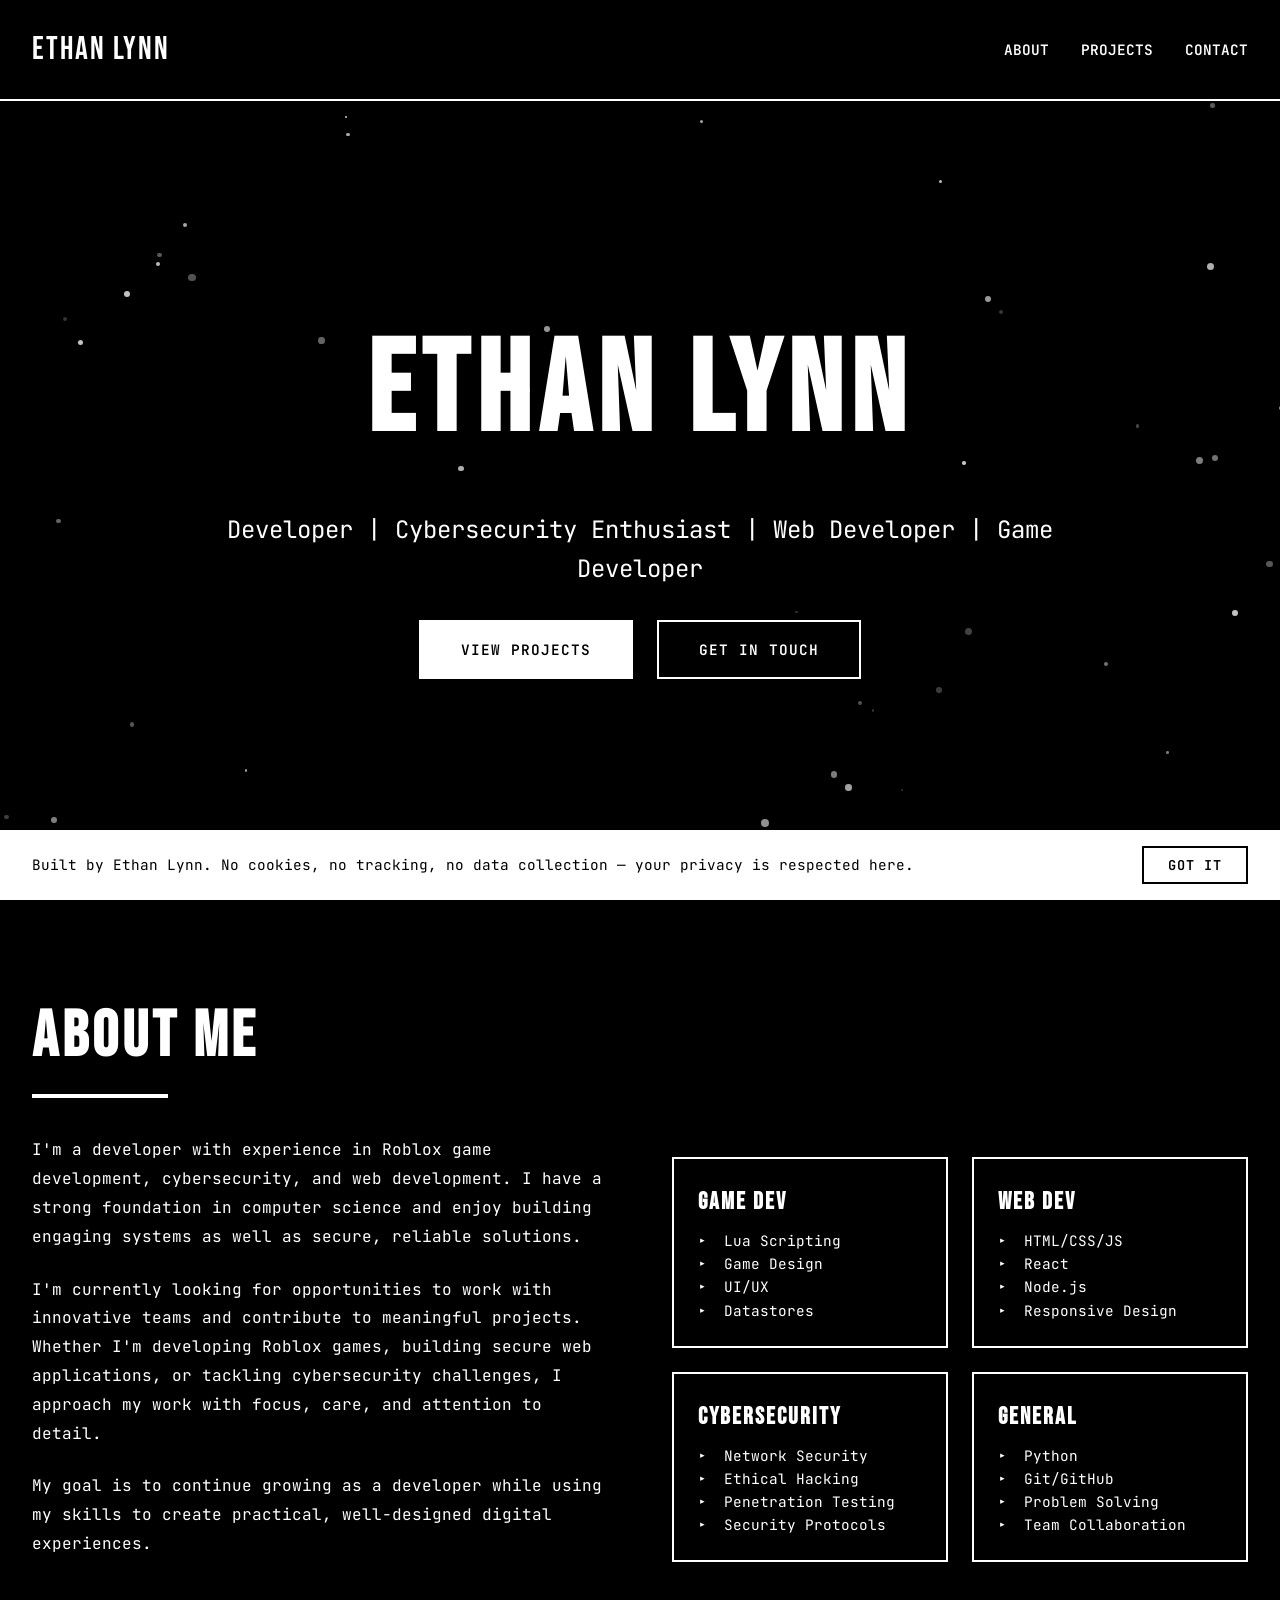
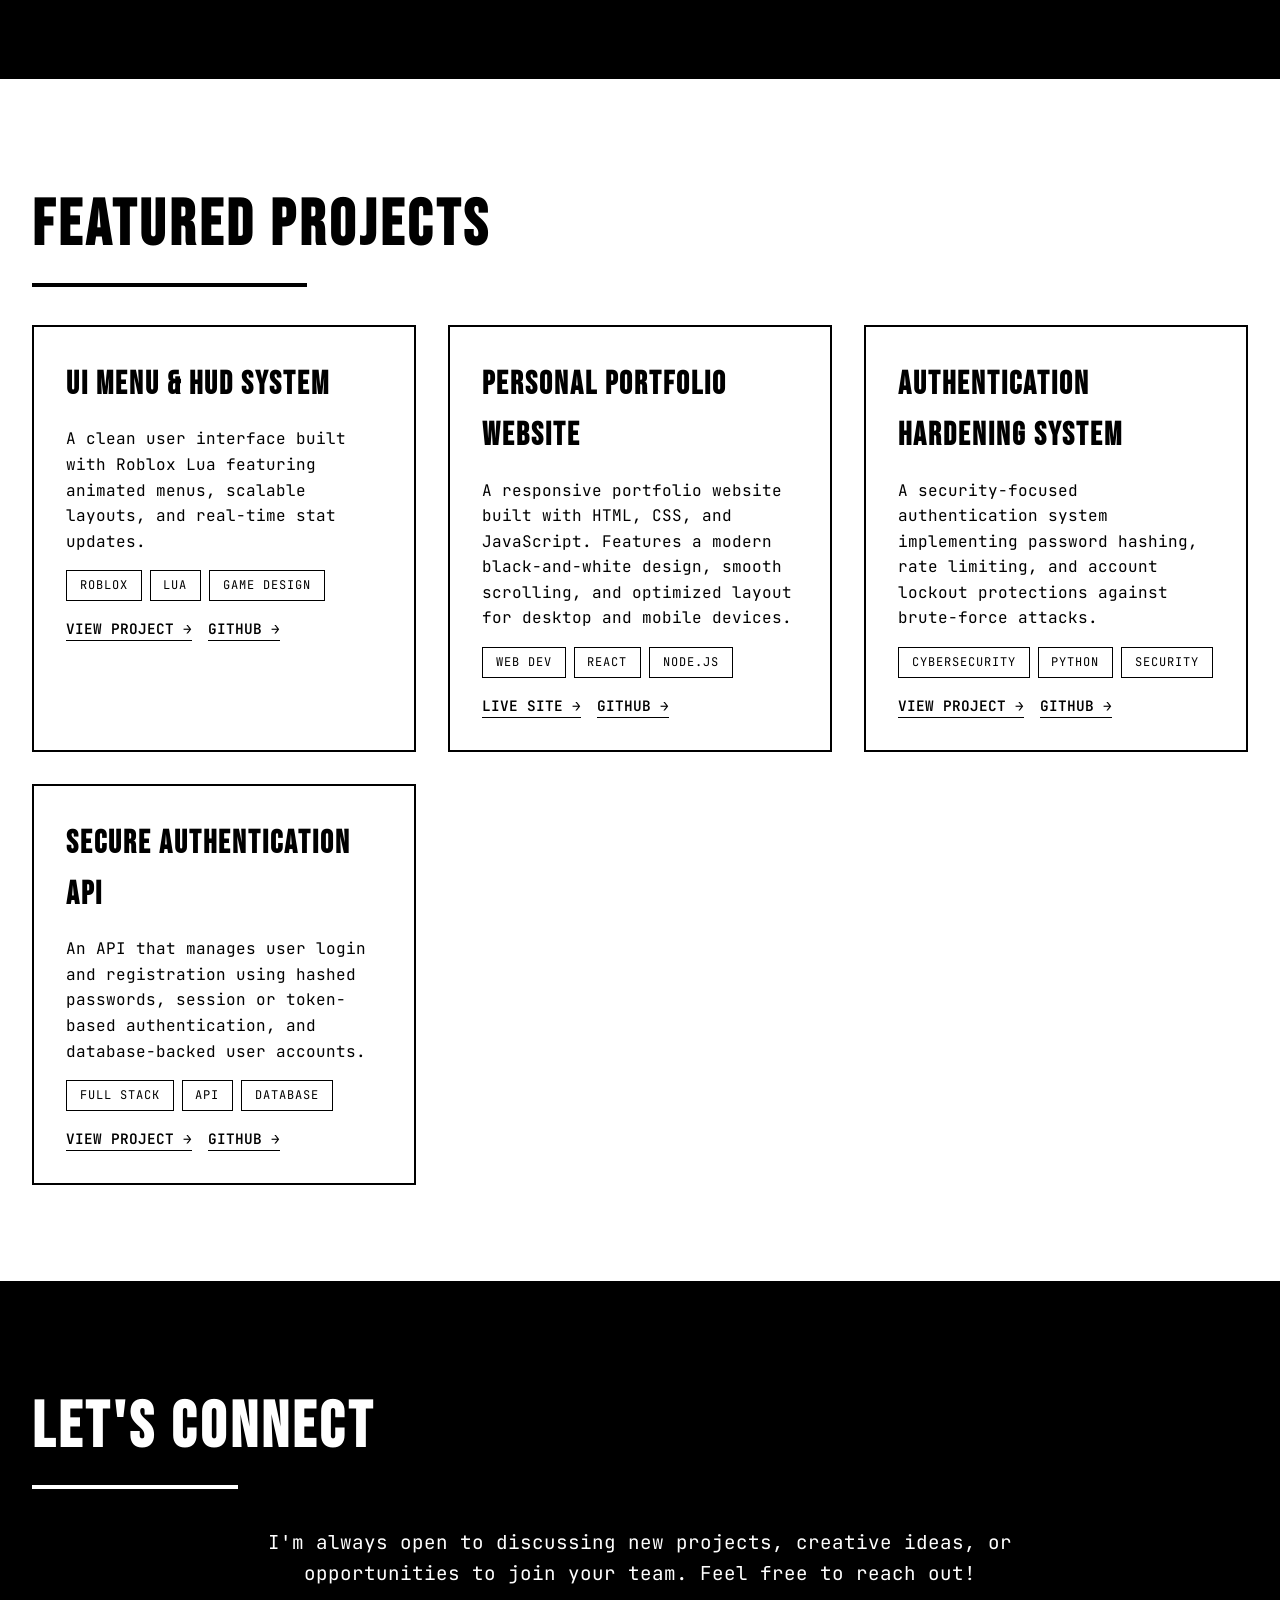
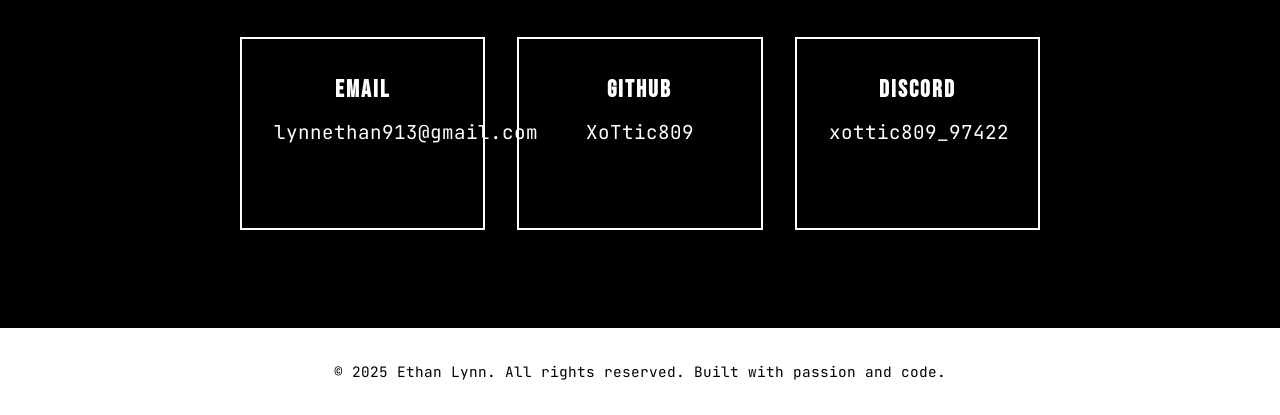
==== index.html @ 74543aa8 "Update index.html" ====
<!DOCTYPE html>
<html lang="en">
<head>
    <meta charset="UTF-8">
    <meta name="viewport" content="width=device-width, initial-scale=1.0">
    <title>Ethan Lynn - Developer Portfolio</title>
    <link rel="preconnect" href="https://fonts.googleapis.com">
    <link rel="preconnect" href="https://fonts.gstatic.com" crossorigin>
    <link href="https://fonts.googleapis.com/css2?family=Bebas+Neue&family=JetBrains+Mono:wght@400;600&display=swap" rel="stylesheet">
    <style>
        :root {
            --black: #000000;
            --white: #ffffff;
        }

        * {
            margin: 0;
            padding: 0;
            box-sizing: border-box;
        }

        body {
            font-family: 'JetBrains Mono', monospace;
            background: var(--black);
            color: var(--white);
            overflow-x: hidden;
            line-height: 1.6;
        }

        /* Header */
        header {
            position: fixed;
            top: 0;
            width: 100%;
            background: var(--black);
            border-bottom: 2px solid var(--white);
            z-index: 1000;
            padding: 1.5rem 2rem;
        }

        nav {
            max-width: 1400px;
            margin: 0 auto;
            display: flex;
            justify-content: space-between;
            align-items: center;
        }

        .logo {
            font-family: 'Bebas Neue', sans-serif;
            font-size: 2rem;
            letter-spacing: 2px;
            text-decoration: none;
            color: inherit;
        }

        .nav-links {
            display: flex;
            gap: 2rem;
            list-style: none;
        }

        .nav-links a {
            color: var(--white);
            text-decoration: none;
            font-size: 0.9rem;
            font-weight: 600;
            position: relative;
            transition: all 0.3s ease;
        }

        .nav-links a::after {
            content: '';
            position: absolute;
            bottom: -5px;
            left: 0;
            width: 0;
            height: 2px;
            background: var(--white);
            transition: width 0.3s ease;
        }

        .nav-links a:hover::after {
            width: 100%;
        }

        /* Privacy Notice */
        .privacy-notice {
            position: fixed;
            bottom: 0;
            left: 0;
            right: 0;
            background: var(--white);
            color: var(--black);
            padding: 1rem 2rem;
            border-top: 2px solid var(--black);
            z-index: 2000;
            display: none;
            animation: slideUpNotice 0.5s ease-out;
        }

        .privacy-notice.show {
            display: block;
        }

        .privacy-notice-content {
            max-width: 1400px;
            margin: 0 auto;
            display: flex;
            justify-content: space-between;
            align-items: center;
            gap: 2rem;
        }

        .privacy-notice p {
            font-size: 0.9rem;
            margin: 0;
        }

        .privacy-notice-close {
            background: var(--white);
            color: var(--black);
            border: 2px solid var(--black);
            padding: 0.5rem 1.5rem;
            cursor: pointer;
            font-family: 'JetBrains Mono', monospace;
            font-weight: 600;
            font-size: 0.85rem;
            letter-spacing: 1px;
            transition: all 0.3s ease;
            white-space: nowrap;
        }

        .privacy-notice-close:hover {
            background: var(--black);
            color: var(--white);
        }

        @keyframes slideUpNotice {
            from { transform: translateY(100%); }
            to { transform: translateY(0); }
        }

        @media (max-width: 768px) {
            .privacy-notice-content {
                flex-direction: column;
                gap: 1rem;
                text-align: center;
            }
        }

        /* Hero Section */
        .hero {
            margin-top: 80px;
            min-height: 90vh;
            display: flex;
            align-items: center;
            justify-content: center;
            position: relative;
            padding: 2rem;
            background: var(--black);
            overflow: hidden;
        }

        .hero-content {
            position: relative;
            z-index: 1;
            text-align: center;
            max-width: 900px;
        }

        .hero h1 {
            font-family: 'Bebas Neue', sans-serif;
            font-size: clamp(3rem, 10vw, 8rem);
            letter-spacing: 8px;
            margin-bottom: 1rem;
            animation: slideDown 1s ease-out;
        }

        .hero .subtitle {
            font-size: clamp(1rem, 2vw, 1.5rem);
            margin-bottom: 2rem;
            animation: slideUp 1s ease-out 0.3s both;
        }

        .hero .cta-buttons {
            display: flex;
            gap: 1.5rem;
            justify-content: center;
            flex-wrap: wrap;
            animation: fadeIn 1s ease-out 0.6s both;
        }

        .btn {
            padding: 1rem 2.5rem;
            text-decoration: none;
            font-weight: 600;
            font-size: 0.9rem;
            letter-spacing: 1px;
            transition: all 0.3s ease;
            position: relative;
            overflow: hidden;
        }

        .btn-primary {
            background: var(--white);
            color: var(--black);
            border: 2px solid var(--white);
        }

        .btn-primary::before {
            content: '';
            position: absolute;
            top: 50%;
            left: 50%;
            width: 0;
            height: 0;
            background: var(--black);
            transform: translate(-50%, -50%);
            transition: all 0.5s ease;
            border-radius: 50%;
        }

        .btn-primary:hover::before {
            width: 300px;
            height: 300px;
        }

        .btn-primary:hover {
            color: var(--white);
        }

        .btn-primary span {
            position: relative;
            z-index: 1;
        }

        .btn-secondary {
            background: transparent;
            color: var(--white);
            border: 2px solid var(--white);
        }

        .btn-secondary:hover {
            background: var(--white);
            color: var(--black);
        }

        @keyframes slideDown {
            from { transform: translateY(-50px); opacity: 0; }
            to { transform: translateY(0); opacity: 1; }
        }

        @keyframes slideUp {
            from { transform: translateY(50px); opacity: 0; }
            to { transform: translateY(0); opacity: 1; }
        }

        @keyframes fadeIn {
            from { opacity: 0; }
            to { opacity: 1; }
        }

        /* Section Styles */
        section {
            padding: 6rem 2rem;
            max-width: 1400px;
            margin: 0 auto;
        }

        .section-title {
            font-family: 'Bebas Neue', sans-serif;
            font-size: clamp(2.5rem, 5vw, 4rem);
            letter-spacing: 4px;
            margin-bottom: 3rem;
            position: relative;
            display: inline-block;
        }

        .section-title::after {
            content: '';
            position: absolute;
            bottom: -10px;
            left: 0;
            width: 60%;
            height: 4px;
            background: var(--white);
        }

        /* About Section */
        .about-content {
            display: grid;
            grid-template-columns: 1fr 1fr;
            gap: 4rem;
            align-items: center;
        }

        .about-text p {
            margin-bottom: 1.5rem;
            font-size: 1rem;
            line-height: 1.8;
        }

        .skills-grid {
            display: grid;
            grid-template-columns: repeat(2, 1fr);
            gap: 1.5rem;
        }

        .skill-category {
            border: 2px solid var(--white);
            padding: 1.5rem;
            transition: all 0.3s ease;
        }

        .skill-category:hover {
            background: var(--white);
            color: var(--black);
            transform: translateX(10px);
        }

        .skill-category h3 {
            font-family: 'Bebas Neue', sans-serif;
            font-size: 1.5rem;
            letter-spacing: 2px;
            margin-bottom: 0.5rem;
        }

        .skill-category ul {
            list-style: none;
            font-size: 0.9rem;
        }

        .skill-category ul li::before {
            content: '▸ ';
            margin-right: 0.5rem;
        }

        /* Projects Section */
        #projects {
            background: var(--white);
            color: var(--black);
        }

        #projects .section-title::after {
            background: var(--black);
        }

        .projects-grid {
            display: grid;
            grid-template-columns: repeat(auto-fit, minmax(350px, 1fr));
            gap: 2rem;
        }

        .project-card {
            border: 2px solid var(--black);
            padding: 2rem;
            transition: all 0.3s ease;
            position: relative;
            overflow: hidden;
        }

        .project-card::before {
            content: '';
            position: absolute;
            top: 0;
            left: -100%;
            width: 100%;
            height: 100%;
            background: var(--black);
            transition: all 0.4s ease;
            z-index: 0;
        }

        .project-card:hover::before {
            left: 0;
        }

        .project-card:hover {
            color: var(--white);
        }

        .project-card > * {
            position: relative;
            z-index: 1;
        }

        .project-card h3 {
            font-family: 'Bebas Neue', sans-serif;
            font-size: 2rem;
            letter-spacing: 2px;
            margin-bottom: 1rem;
        }

        .project-tags {
            display: flex;
            flex-wrap: wrap;
            gap: 0.5rem;
            margin: 1rem 0;
        }

        .tag {
            padding: 0.3rem 0.8rem;
            border: 1px solid currentColor;
            font-size: 0.75rem;
            letter-spacing: 1px;
        }

        .project-links {
            display: flex;
            gap: 1rem;
            margin-top: 1rem;
        }

        .project-links a {
            color: inherit;
            text-decoration: none;
            font-size: 0.9rem;
            font-weight: 600;
            border-bottom: 1px solid currentColor;
        }

        /* Contact Section */
        .contact-content {
            text-align: center;
            max-width: 800px;
            margin: 0 auto;
        }

        .contact-content p {
            font-size: 1.2rem;
            margin-bottom: 3rem;
        }

        .contact-methods {
            display: grid;
            grid-template-columns: repeat(auto-fit, minmax(200px, 1fr));
            gap: 2rem;
            margin-top: 3rem;
        }

        .contact-method {
            padding: 2rem;
            border: 2px solid var(--white);
            transition: all 0.3s ease;
            text-decoration: none;
            color: var(--white);
            display: block;
        }

        .contact-method:hover {
            background: var(--white);
            color: var(--black);
            transform: translateY(-10px);
        }

        .contact-method h3 {
            font-family: 'Bebas Neue', sans-serif;
            font-size: 1.5rem;
            letter-spacing: 2px;
            margin-bottom: 0.5rem;
        }

        /* Footer */
        footer {
            background: var(--white);
            color: var(--black);
            text-align: center;
            padding: 2rem;
            border-top: 2px solid var(--black);
        }

        footer p {
            font-size: 0.9rem;
        }

        /* Responsive */
        @media (max-width: 768px) {
            .nav-links {
                gap: 1rem;
            }

            .nav-links a {
                font-size: 0.8rem;
            }

            .about-content {
                grid-template-columns: 1fr;
            }

            .skills-grid {
                grid-template-columns: 1fr;
            }

            .projects-grid {
                grid-template-columns: 1fr;
            }

            .hero h1 {
                letter-spacing: 4px;
            }
        }

        /* Scroll Animation */
        .fade-in {
            opacity: 0;
            transform: translateY(30px);
            transition: opacity 0.8s ease, transform 0.8s ease;
        }

        .fade-in.visible {
            opacity: 1;
            transform: translateY(0);
        }
    </style>
</head>
<body id="top">
    <!-- Privacy Notice -->
    <div class="privacy-notice" id="privacyNotice">
        <div class="privacy-notice-content">
            <p>Built by Ethan Lynn. No cookies, no tracking, no data collection — your privacy is respected here.</p>
            <button class="privacy-notice-close" id="closeNotice">GOT IT</button>
        </div>
    </div>

    <!-- Navigation -->
    <header>
        <nav>
            <a href="#top" class="logo">ETHAN LYNN</a>
            <ul class="nav-links">
                <li><a href="#about">ABOUT</a></li>
                <li><a href="#projects">PROJECTS</a></li>
                <li><a href="#contact">CONTACT</a></li>
            </ul>
        </nav>
    </header>

    <!-- Hero Section -->
    <section class="hero">
        <div class="hero-content">
            <h1>ETHAN LYNN</h1>
            <p class="subtitle">Developer | Cybersecurity Enthusiast | Web Developer | Game Developer</p>
            <div class="cta-buttons">
                <a href="#projects" class="btn btn-primary"><span>VIEW PROJECTS</span></a>
                <a href="#contact" class="btn btn-secondary">GET IN TOUCH</a>
            </div>
        </div>
    </section>

    <!-- About Section -->
    <section id="about">
        <h2 class="section-title">ABOUT ME</h2>
        <div class="about-content">
            <div class="about-text fade-in">
                <p>I'm a developer with experience in Roblox game development, cybersecurity, and web development. I have a strong foundation in computer science and enjoy building engaging systems as well as secure, reliable solutions.</p>
                <p>I'm currently looking for opportunities to work with innovative teams and contribute to meaningful projects. Whether I'm developing Roblox games, building secure web applications, or tackling cybersecurity challenges, I approach my work with focus, care, and attention to detail.</p>
                <p>My goal is to continue growing as a developer while using my skills to create practical, well-designed digital experiences.</p>
            </div>
            <div class="skills-grid fade-in">
                <div class="skill-category">
                    <h3>GAME DEV</h3>
                    <ul>
                        <li>Lua Scripting</li>
                        <li>Game Design</li>
                        <li>UI/UX</li>
                        <li>Datastores</li>
                    </ul>
                </div>
                <div class="skill-category">
                    <h3>WEB DEV</h3>
                    <ul>
                        <li>HTML/CSS/JS</li>
                        <li>React</li>
                        <li>Node.js</li>
                        <li>Responsive Design</li>
                    </ul>
                </div>
                <div class="skill-category">
                    <h3>CYBERSECURITY</h3>
                    <ul>
                        <li>Network Security</li>
                        <li>Ethical Hacking</li>
                        <li>Penetration Testing</li>
                        <li>Security Protocols</li>
                    </ul>
                </div>
                <div class="skill-category">
                    <h3>GENERAL</h3>
                    <ul>
                        <li>Python</li>
                        <li>Git/GitHub</li>
                        <li>Problem Solving</li>
                        <li>Team Collaboration</li>
                    </ul>
                </div>
            </div>
        </div>
    </section>

    <!-- Projects Section -->
    <section id="projects">
        <h2 class="section-title">FEATURED PROJECTS</h2>
        <div class="projects-grid">
            <div class="project-card fade-in">
                <h3>UI Menu & HUD System</h3>
                <p>A clean user interface built with Roblox Lua featuring animated menus, scalable layouts, and real-time stat updates.</p>
                <div class="project-tags">
                    <span class="tag">ROBLOX</span>
                    <span class="tag">LUA</span>
                    <span class="tag">GAME DESIGN</span>
                </div>
                <div class="project-links">
                    <a href="#">VIEW PROJECT →</a>
                    <a href="#">GITHUB →</a>
                </div>
            </div>

            <div class="project-card fade-in">
                <h3>Personal Portfolio Website</h3>
                <p>A responsive portfolio website built with HTML, CSS, and JavaScript. Features a modern black-and-white design, smooth scrolling, and optimized layout for desktop and mobile devices.</p>
                <div class="project-tags">
                    <span class="tag">WEB DEV</span>
                    <span class="tag">REACT</span>
                    <span class="tag">NODE.JS</span>
                </div>
                <div class="project-links">
                    <a href="#">LIVE SITE →</a>
                    <a href="#">GITHUB →</a>
                </div>
            </div>

            <div class="project-card fade-in">
                <h3>Authentication Hardening System</h3>
                <p>A security-focused authentication system implementing password hashing, rate limiting, and account lockout protections against brute-force attacks.</p>
                <div class="project-tags">
                    <span class="tag">CYBERSECURITY</span>
                    <span class="tag">PYTHON</span>
                    <span class="tag">SECURITY</span>
                </div>
                <div class="project-links">
                    <a href="#">VIEW PROJECT →</a>
                    <a href="#">GITHUB →</a>
                </div>
            </div>

            <div class="project-card fade-in">
                <h3>Secure Authentication API</h3>
                <p>An API that manages user login and registration using hashed passwords, session or token-based authentication, and database-backed user accounts.</p>
                <div class="project-tags">
                    <span class="tag">FULL STACK</span>
                    <span class="tag">API</span>
                    <span class="tag">DATABASE</span>
                </div>
                <div class="project-links">
                    <a href="#">VIEW PROJECT →</a>
                    <a href="#">GITHUB →</a>
                </div>
            </div>
        </div>
    </section>

    <!-- Contact Section -->
    <section id="contact">
        <h2 class="section-title">LET'S CONNECT</h2>
        <div class="contact-content">
            <p>I'm always open to discussing new projects, creative ideas, or opportunities to join your team. Feel free to reach out!</p>
            <div class="contact-methods">
                <a href="mailto:lynnethan913@gmail.com" class="contact-method fade-in">
                    <h3>EMAIL</h3>
                    <p>lynnethan913@gmail.com</p>
                </a>
                <a href="https://github.com/XoTtic809" target="_blank" class="contact-method fade-in">
                    <h3>GITHUB</h3>
                    <p>XoTtic809</p>
                </a>
                <a href="https://discord.com/users/1142211038666817710" target="_blank" class="contact-method fade-in">
                    <h3>DISCORD</h3>
                    <p>xottic809_97422</p>
                </a>
            </div>
        </div>
    </section>

    <!-- Footer -->
    <footer>
        <p>&copy; 2025 Ethan Lynn. All rights reserved. Built with passion and code.</p>
    </footer>

    <script>
        // Privacy Notice Logic
        const privacyNotice = document.getElementById('privacyNotice');
        const closeNotice = document.getElementById('closeNotice');

        // Check if user has already seen the notice
        if (!localStorage.getItem('privacyNoticeDismissed')) {
            setTimeout(() => {
                privacyNotice.classList.add('show');
            }, 1000); // Show after 1 second
        }

        // Close button handler
        closeNotice.addEventListener('click', () => {
            privacyNotice.classList.remove('show');
            localStorage.setItem('privacyNoticeDismissed', 'true');
        });

        // Create floating particles
        function createFloatingParticles() {
            const hero = document.querySelector('.hero');
            const numParticles = 50;

            for (let i = 0; i < numParticles; i++) {
                const particle = document.createElement('div');
                const size = 2 + Math.random() * 6;
                
                particle.className = 'particle';
                particle.style.cssText = `
                    position: absolute;
                    width: ${size}px;
                    height: ${size}px;
                    background: rgba(255, 255, 255, ${0.2 + Math.random() * 0.6});
                    border-radius: 50%;
                    top: ${Math.random() * 100}%;
                    left: ${-5 + Math.random() * 110}%;
                    pointer-events: none;
                    animation: particleFloat${i} ${10 + Math.random() * 20}s ease-in-out infinite;
                    animation-delay: ${-Math.random() * 15}s;
                `;

                // Add unique animation for each particle
                const style = document.createElement('style');
                const moveX = -150 + Math.random() * 300;
                const moveY = -150 + Math.random() * 300;
                const moveX2 = -120 + Math.random() * 240;
                const moveY2 = -120 + Math.random() * 240;
                
                style.textContent = `
                    @keyframes particleFloat${i} {
                        0%, 100% { 
                            transform: translate(0, 0);
                            opacity: ${0.2 + Math.random() * 0.4};
                        }
                        25% {
                            transform: translate(${moveX * 0.3}px, ${moveY * 0.3}px);
                            opacity: ${0.4 + Math.random() * 0.5};
                        }
                        50% {
                            transform: translate(${moveX}px, ${moveY}px);
                            opacity: ${0.3 + Math.random() * 0.4};
                        }
                        75% {
                            transform: translate(${moveX2}px, ${moveY2}px);
                            opacity: ${0.5 + Math.random() * 0.4};
                        }
                    }
                `;
                document.head.appendChild(style);
                hero.appendChild(particle);
            }
        }

        // Call on page load
        createFloatingParticles();

        // Smooth scrolling for navigation links
        document.querySelectorAll('a[href^="#"]').forEach(anchor => {
            anchor.addEventListener('click', function (e) {
                e.preventDefault();
                const target = document.querySelector(this.getAttribute('href'));
                if (target) {
                    target.scrollIntoView({
                        behavior: 'smooth',
                        block: 'start'
                    });
                }
            });
        });

        // Intersection Observer for scroll animations
        const observerOptions = {
            threshold: 0.1,
            rootMargin: '0px 0px -50px 0px'
        };

        const observer = new IntersectionObserver((entries) => {
            entries.forEach(entry => {
                if (entry.isIntersecting) {
                    entry.target.classList.add('visible');
                }
            });
        }, observerOptions);

        document.querySelectorAll('.fade-in').forEach((element) => {
            observer.observe(element);
        });
    </script>
</body>
</html>
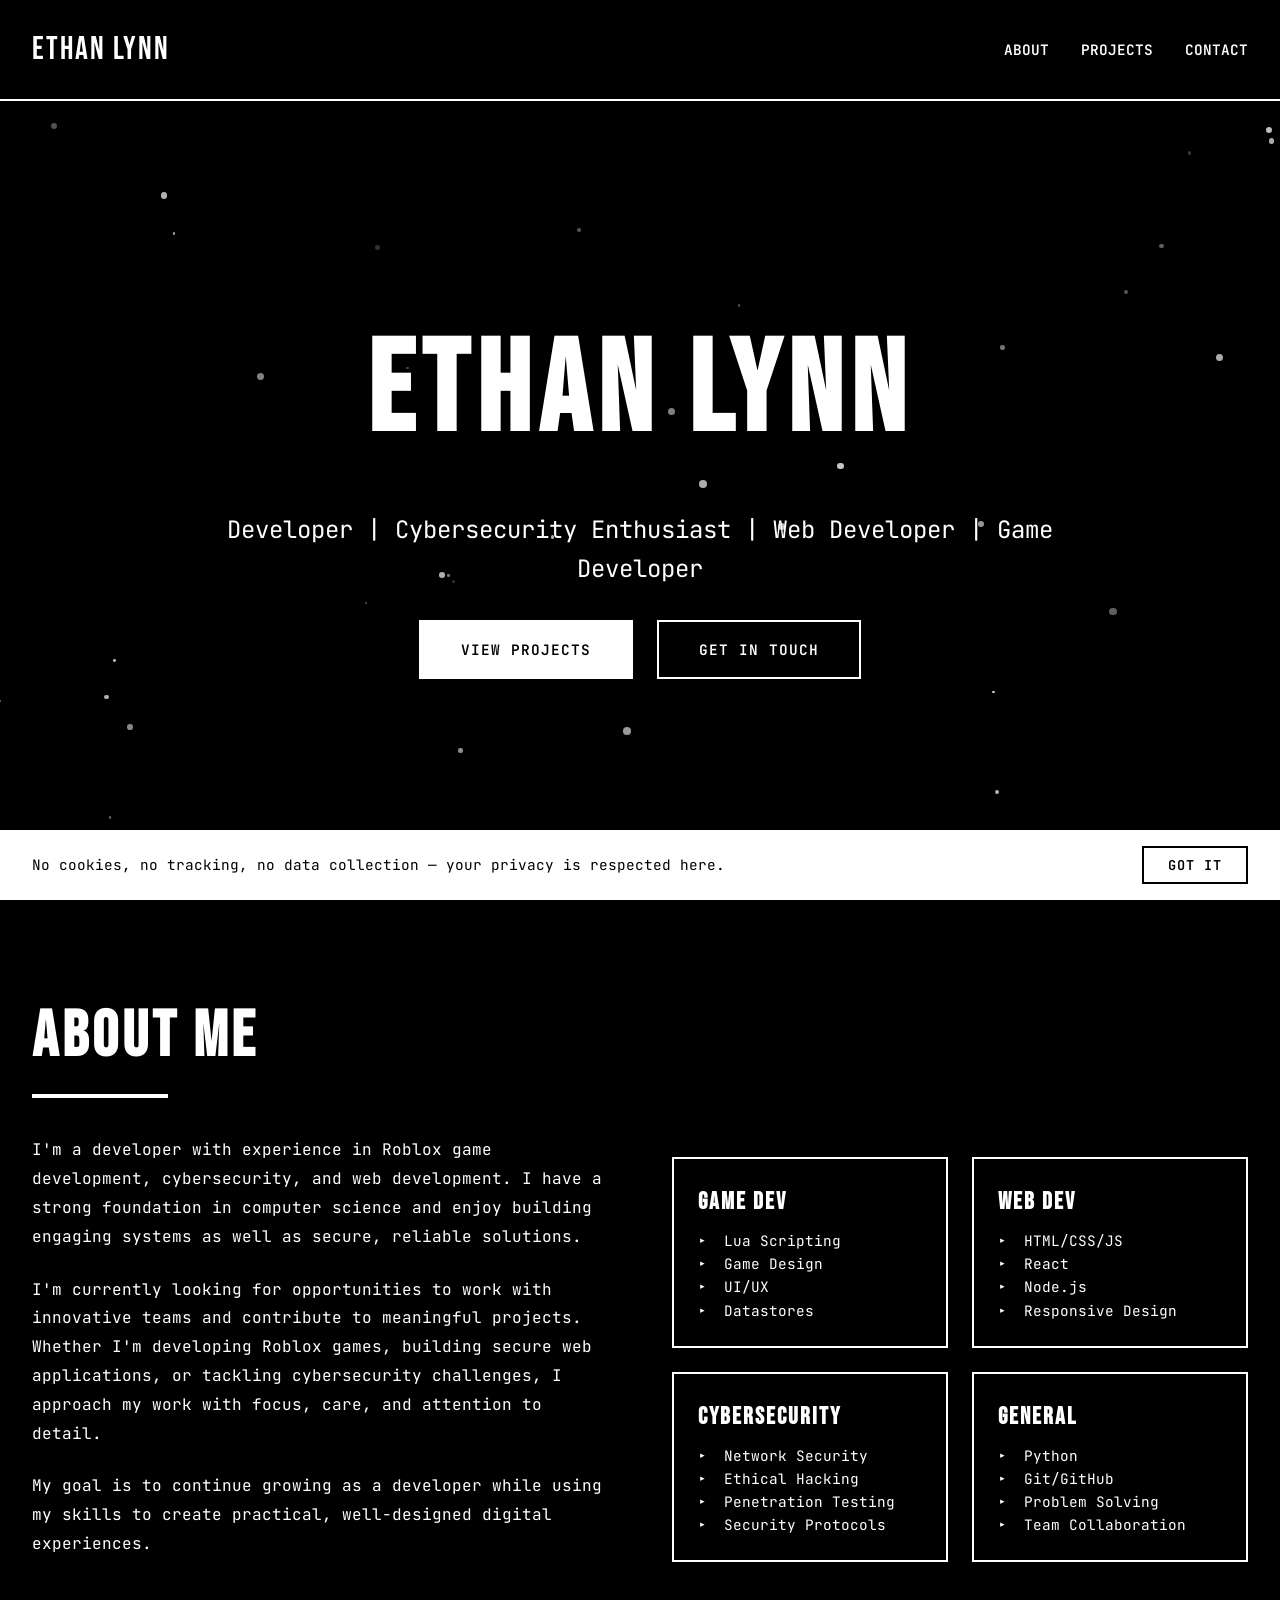
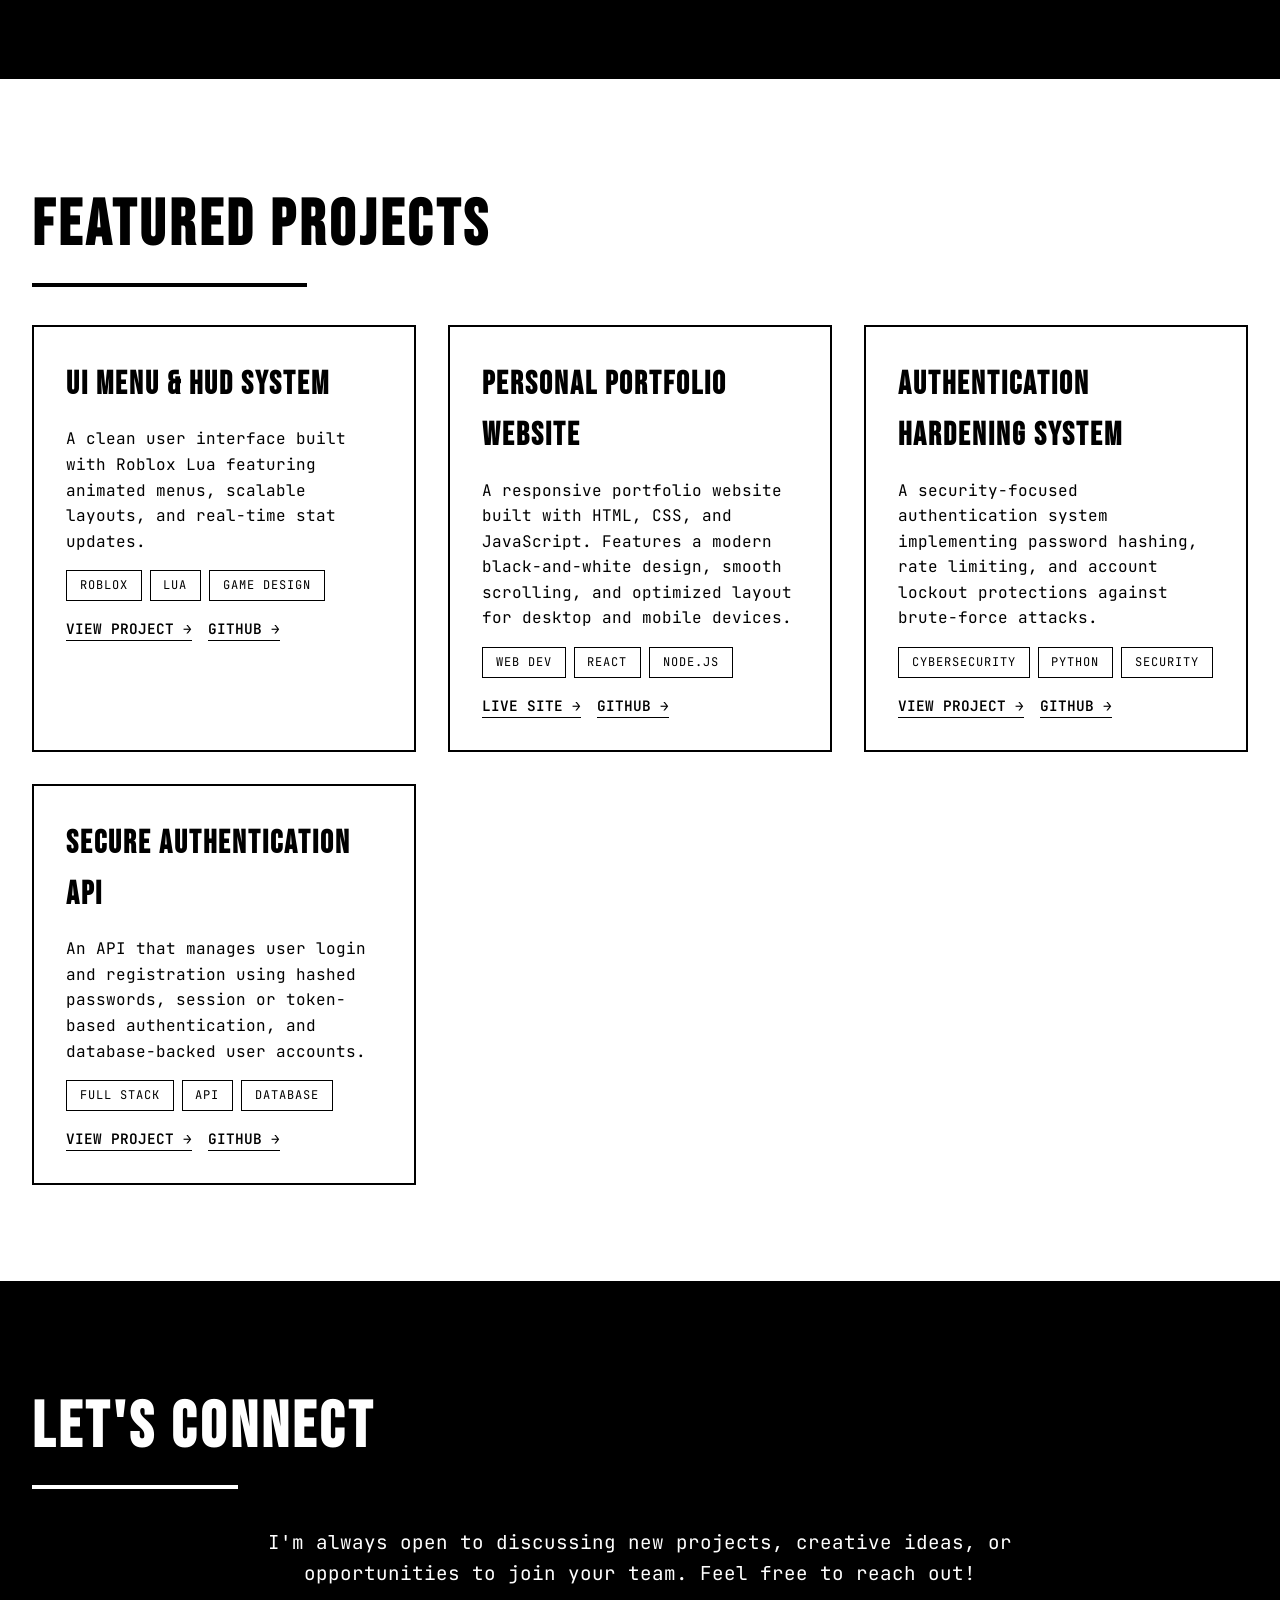
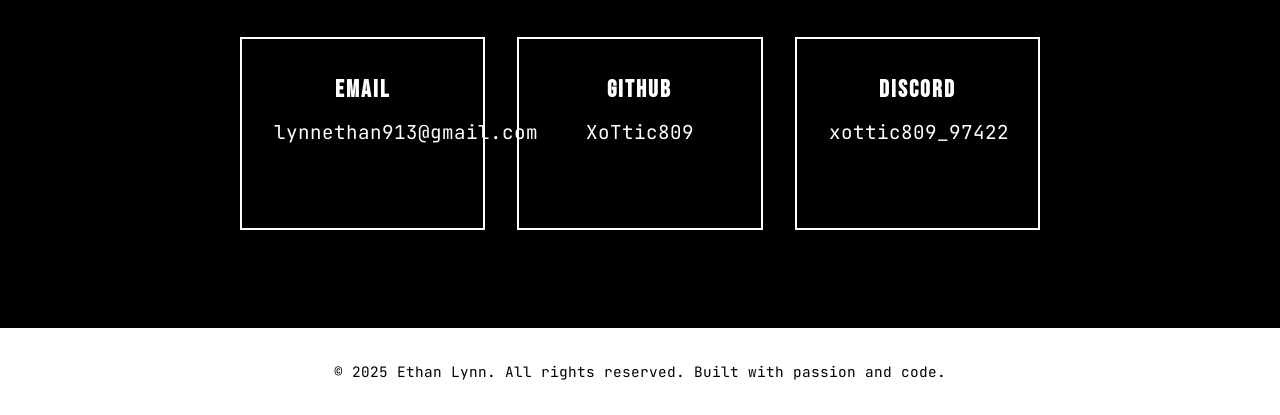
==== commit b73424ab: "Update index.html" ====
--- a/index.html
+++ b/index.html
@@ -518,7 +518,7 @@
     <!-- Privacy Notice -->
     <div class="privacy-notice" id="privacyNotice">
         <div class="privacy-notice-content">
-            <p>Built by Ethan Lynn. No cookies, no tracking, no data collection — your privacy is respected here.</p>
+            <p>No cookies, no tracking, no data collection — your privacy is respected here.</p>
             <button class="privacy-notice-close" id="closeNotice">GOT IT</button>
         </div>
     </div>
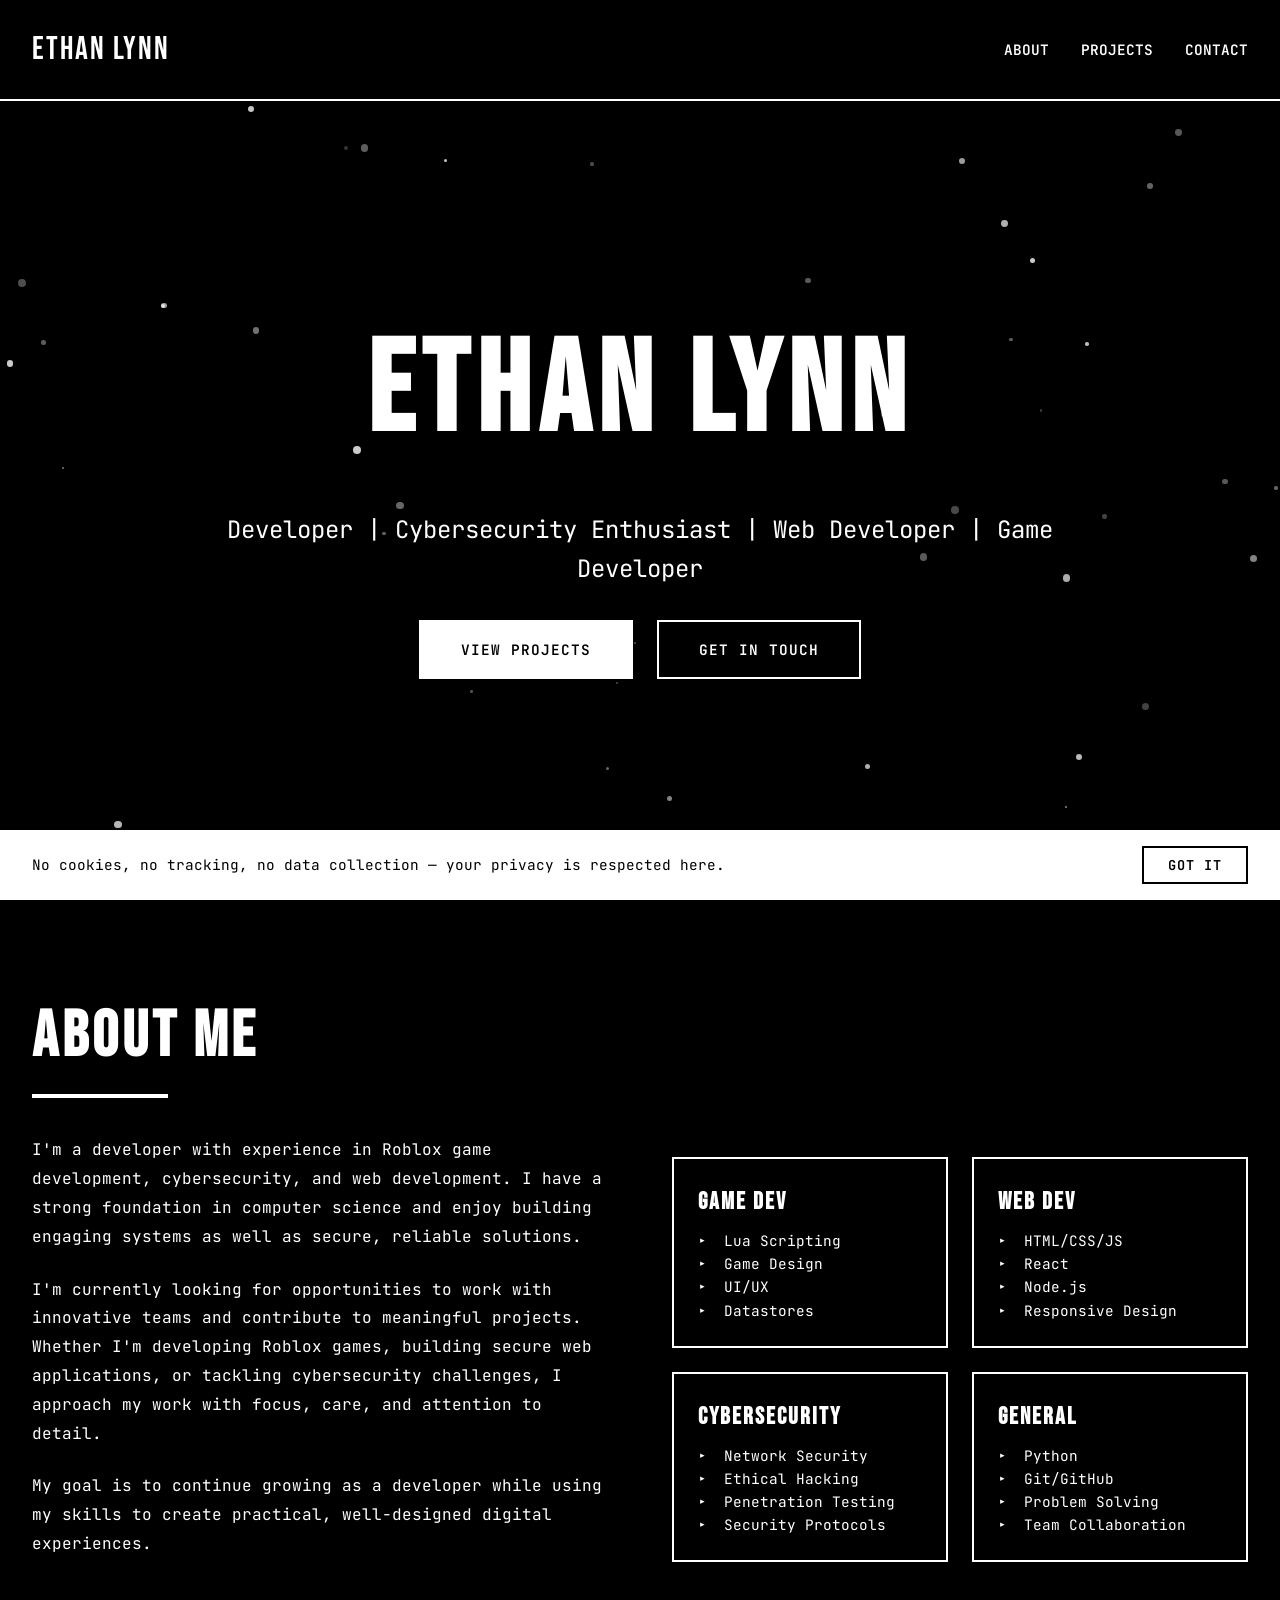
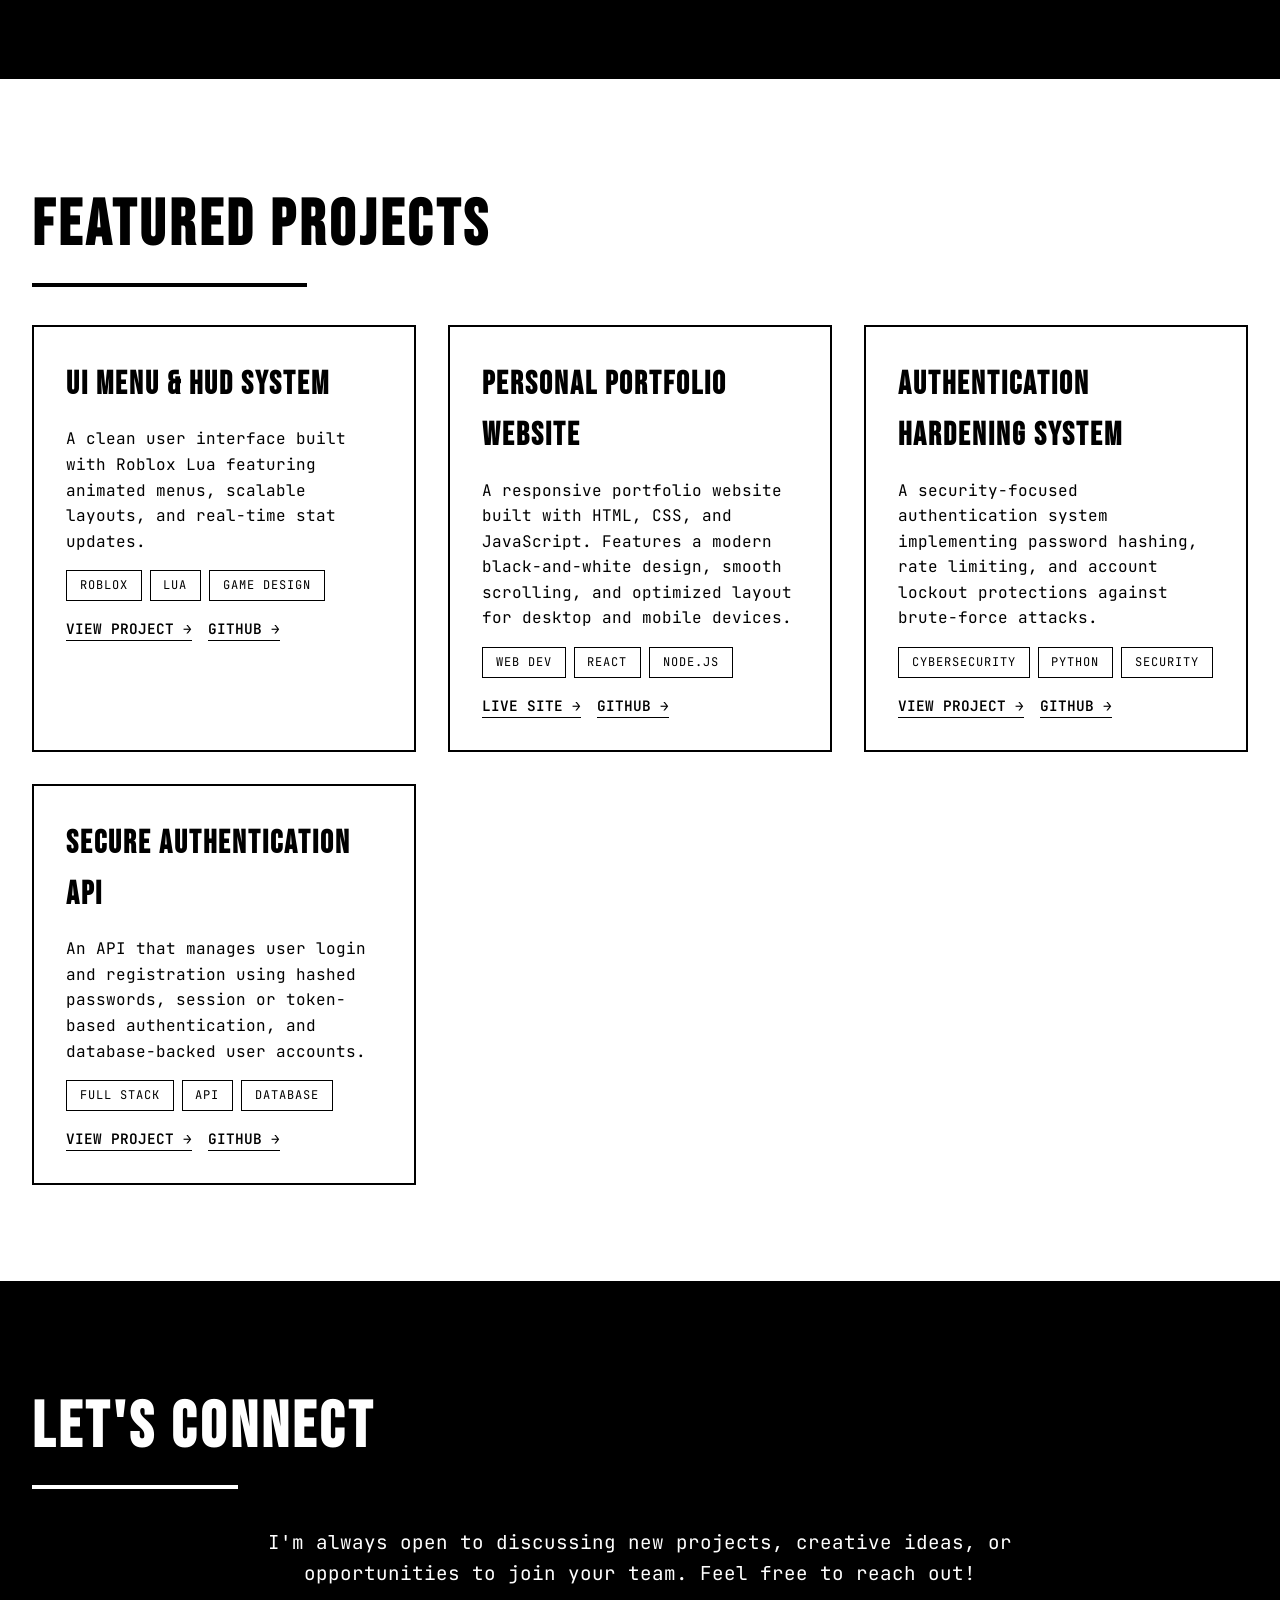
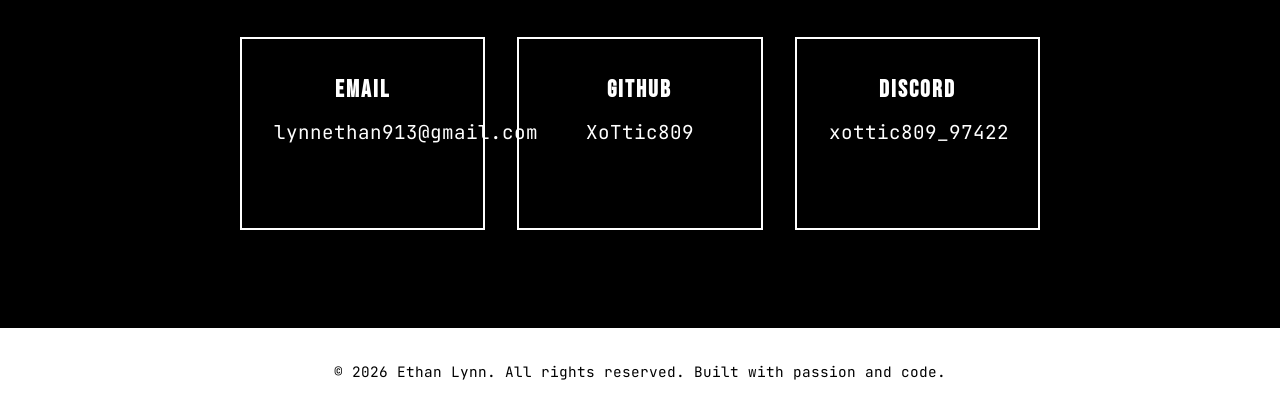
==== commit 901e963d: "Update index.html" ====
--- a/index.html
+++ b/index.html
@@ -683,7 +683,7 @@
 
     <!-- Footer -->
     <footer>
-        <p>&copy; 2025 Ethan Lynn. All rights reserved. Built with passion and code.</p>
+        <p>&copy; 2026 Ethan Lynn. All rights reserved. Built with passion and code.</p>
     </footer>
 
     <script>
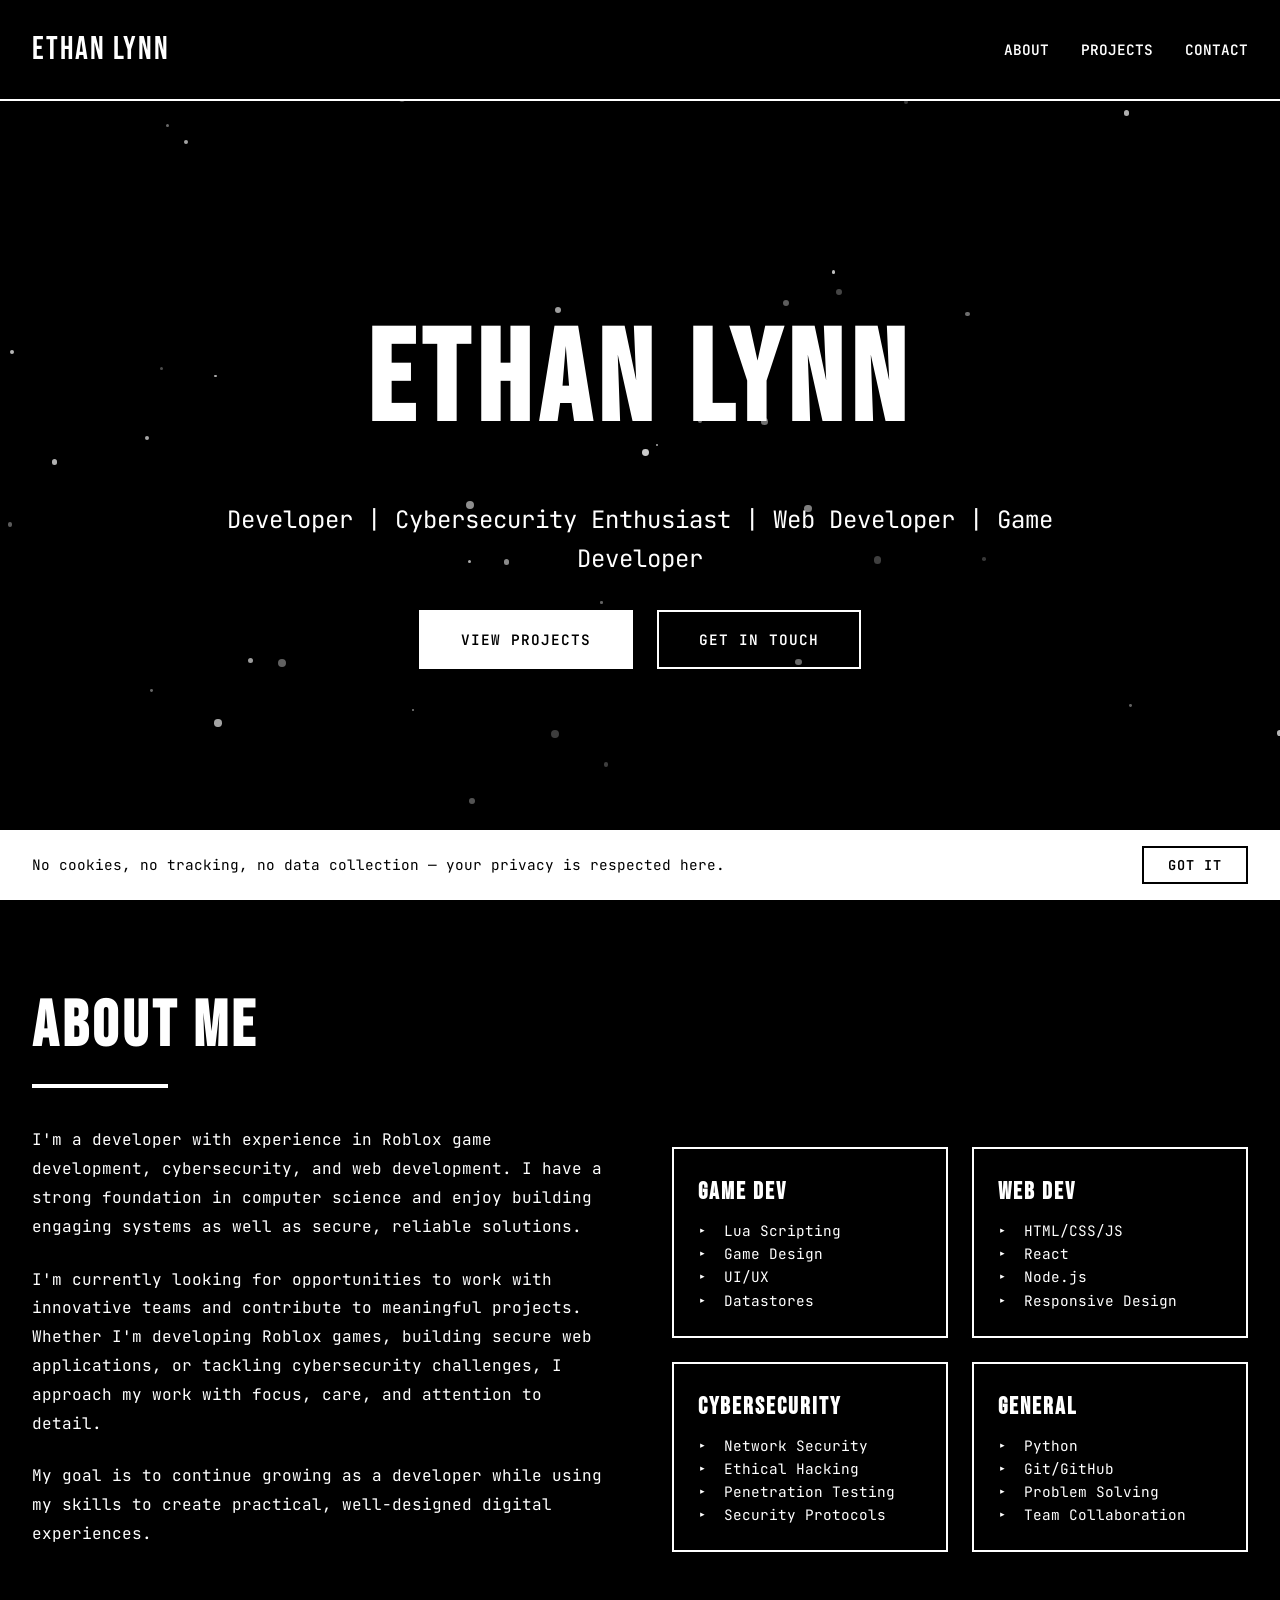
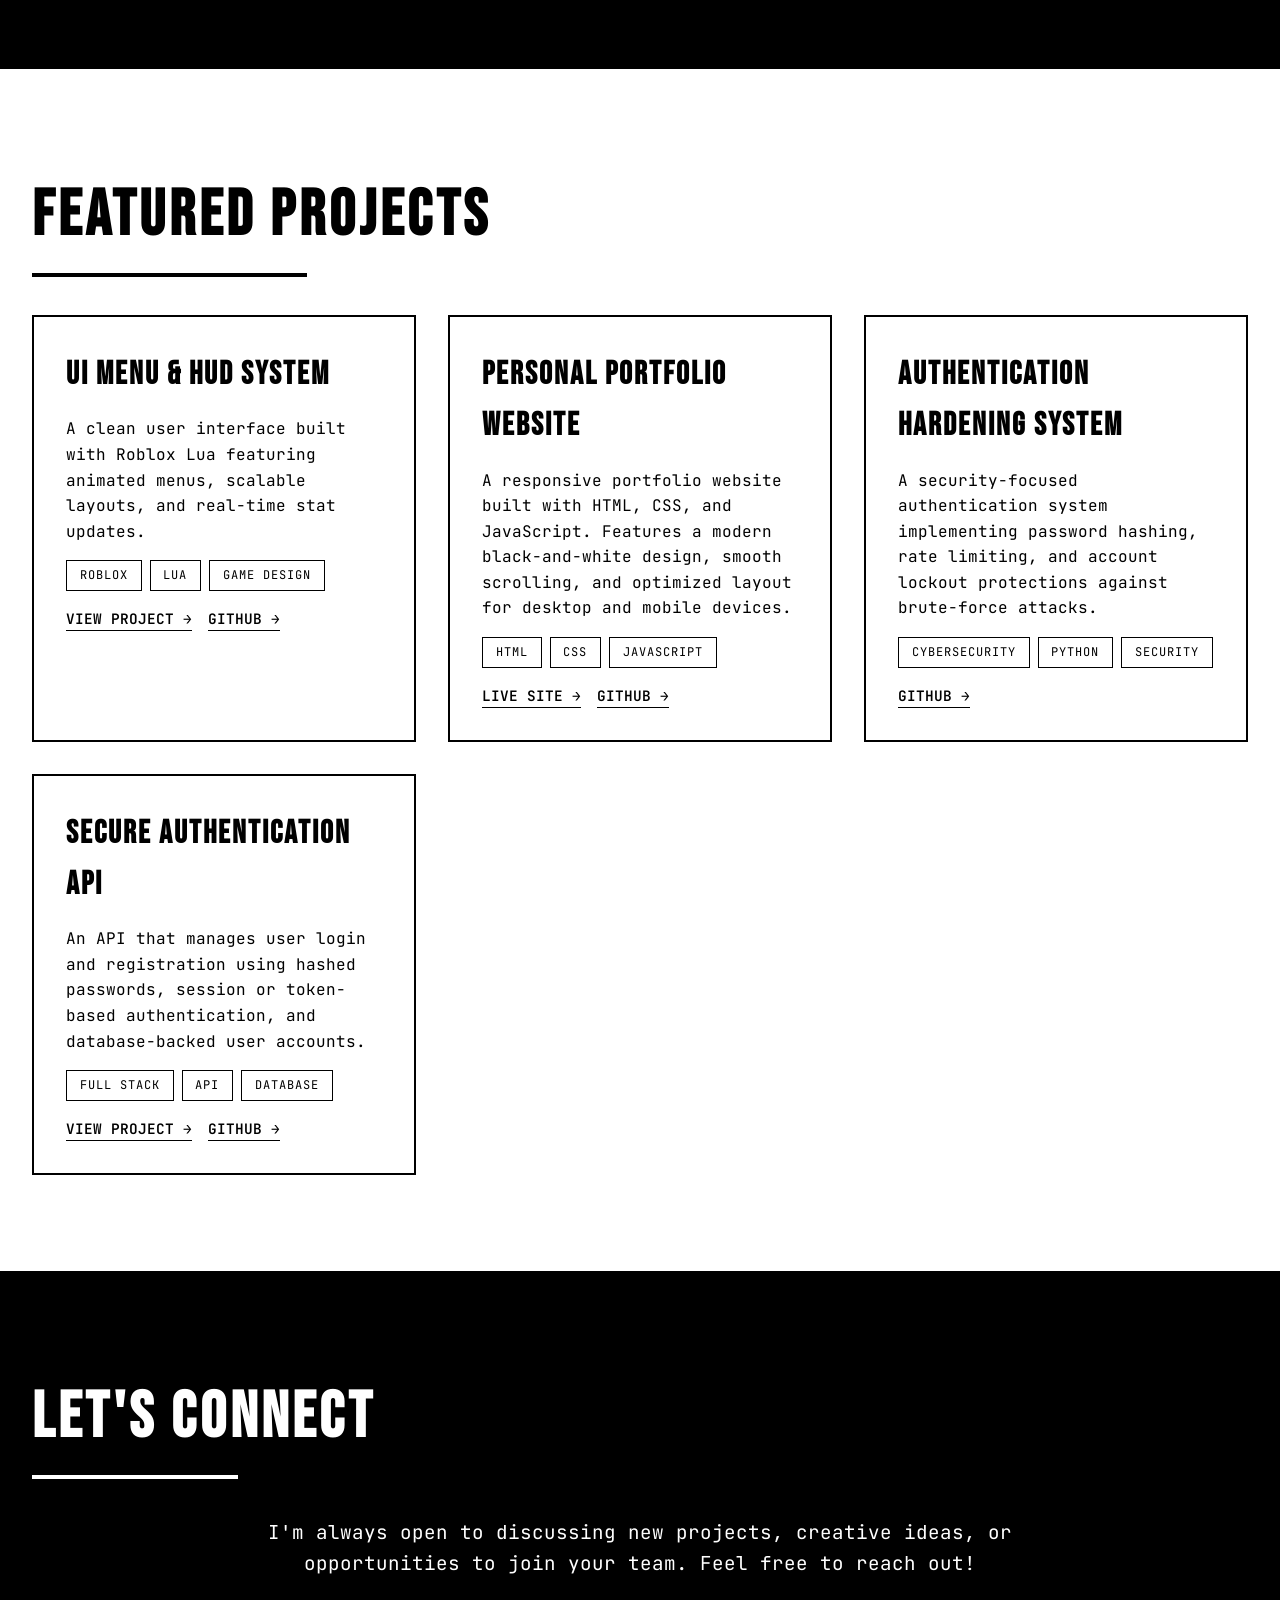
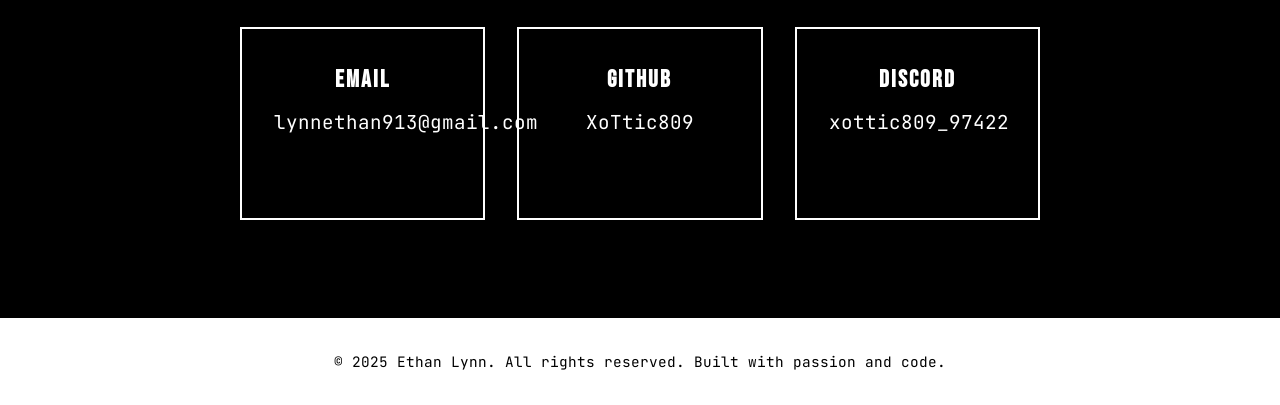
==== commit efccbcf5: "Update index.html" ====
--- a/index.html
+++ b/index.html
@@ -84,6 +84,22 @@
             width: 100%;
         }
 
+        /* Accessibility - Focus States */
+        a:focus,
+        button:focus {
+            outline: 2px solid var(--white);
+            outline-offset: 4px;
+        }
+
+        #projects a:focus {
+            outline-color: var(--black);
+        }
+
+        .nav-links a:focus {
+            outline: 2px solid var(--white);
+            outline-offset: 4px;
+        }
+
         /* Privacy Notice */
         .privacy-notice {
             position: fixed;
@@ -151,7 +167,7 @@
 
         /* Hero Section */
         .hero {
-            margin-top: 80px;
+            margin-top: 70px;
             min-height: 90vh;
             display: flex;
             align-items: center;
@@ -519,18 +535,18 @@
     <div class="privacy-notice" id="privacyNotice">
         <div class="privacy-notice-content">
             <p>No cookies, no tracking, no data collection — your privacy is respected here.</p>
-            <button class="privacy-notice-close" id="closeNotice">GOT IT</button>
+            <button class="privacy-notice-close" id="closeNotice" aria-label="Close privacy notice">GOT IT</button>
         </div>
     </div>
 
     <!-- Navigation -->
     <header>
         <nav>
-            <a href="#top" class="logo">ETHAN LYNN</a>
+            <a href="#top" class="logo" aria-label="Return to top of page">ETHAN LYNN</a>
             <ul class="nav-links">
-                <li><a href="#about">ABOUT</a></li>
-                <li><a href="#projects">PROJECTS</a></li>
-                <li><a href="#contact">CONTACT</a></li>
+                <li><a href="#about" aria-label="Navigate to About section">ABOUT</a></li>
+                <li><a href="#projects" aria-label="Navigate to Projects section">PROJECTS</a></li>
+                <li><a href="#contact" aria-label="Navigate to Contact section">CONTACT</a></li>
             </ul>
         </nav>
     </header>
@@ -541,8 +557,8 @@
             <h1>ETHAN LYNN</h1>
             <p class="subtitle">Developer | Cybersecurity Enthusiast | Web Developer | Game Developer</p>
             <div class="cta-buttons">
-                <a href="#projects" class="btn btn-primary"><span>VIEW PROJECTS</span></a>
-                <a href="#contact" class="btn btn-secondary">GET IN TOUCH</a>
+                <a href="#projects" class="btn btn-primary" aria-label="View my projects"><span>VIEW PROJECTS</span></a>
+                <a href="#contact" class="btn btn-secondary" aria-label="Get in touch with me">GET IN TOUCH</a>
             </div>
         </div>
     </section>
@@ -619,9 +635,9 @@
                 <h3>Personal Portfolio Website</h3>
                 <p>A responsive portfolio website built with HTML, CSS, and JavaScript. Features a modern black-and-white design, smooth scrolling, and optimized layout for desktop and mobile devices.</p>
                 <div class="project-tags">
-                    <span class="tag">WEB DEV</span>
-                    <span class="tag">REACT</span>
-                    <span class="tag">NODE.JS</span>
+                    <span class="tag">HTML</span>
+                    <span class="tag">CSS</span>
+                    <span class="tag">JAVASCRIPT</span>
                 </div>
                 <div class="project-links">
                     <a href="#">LIVE SITE →</a>
@@ -638,8 +654,7 @@
                     <span class="tag">SECURITY</span>
                 </div>
                 <div class="project-links">
-                    <a href="#">VIEW PROJECT →</a>
-                    <a href="#">GITHUB →</a>
+                    <a href="https://github.com/XoTtic809/authentication-hardening-system" target="_blank">GITHUB →</a>
                 </div>
             </div>
 
@@ -669,11 +684,11 @@
                     <h3>EMAIL</h3>
                     <p>lynnethan913@gmail.com</p>
                 </a>
-                <a href="https://github.com/XoTtic809" target="_blank" class="contact-method fade-in">
+                <a href="https://github.com/XoTtic809" target="_blank" class="contact-method fade-in" aria-label="Visit my GitHub profile">
                     <h3>GITHUB</h3>
                     <p>XoTtic809</p>
                 </a>
-                <a href="https://discord.com/users/1142211038666817710" target="_blank" class="contact-method fade-in">
+                <a href="https://discord.com/users/1142211038666817710" target="_blank" class="contact-method fade-in" aria-label="Connect with me on Discord">
                     <h3>DISCORD</h3>
                     <p>xottic809_97422</p>
                 </a>
@@ -683,7 +698,7 @@
 
     <!-- Footer -->
     <footer>
-        <p>&copy; 2026 Ethan Lynn. All rights reserved. Built with passion and code.</p>
+        <p>&copy; 2025 Ethan Lynn. All rights reserved. Built with passion and code.</p>
     </footer>
 
     <script>
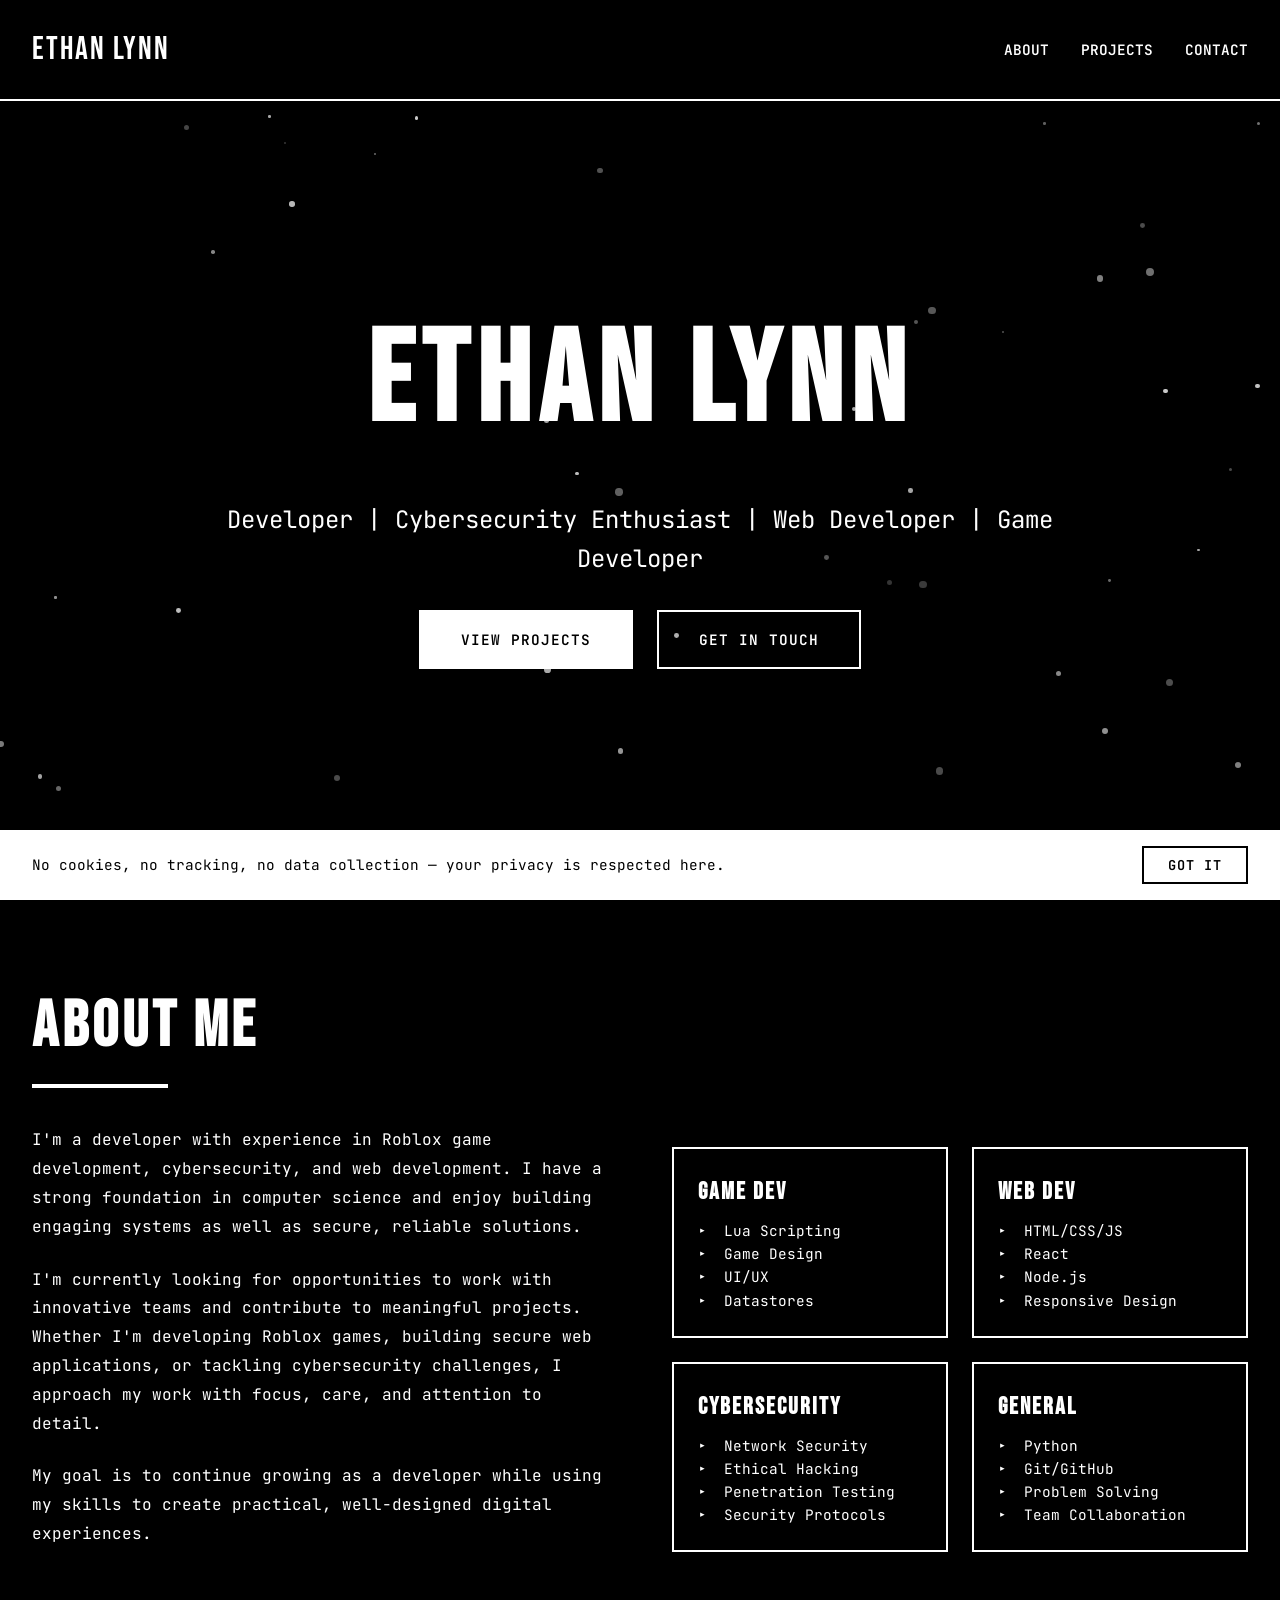
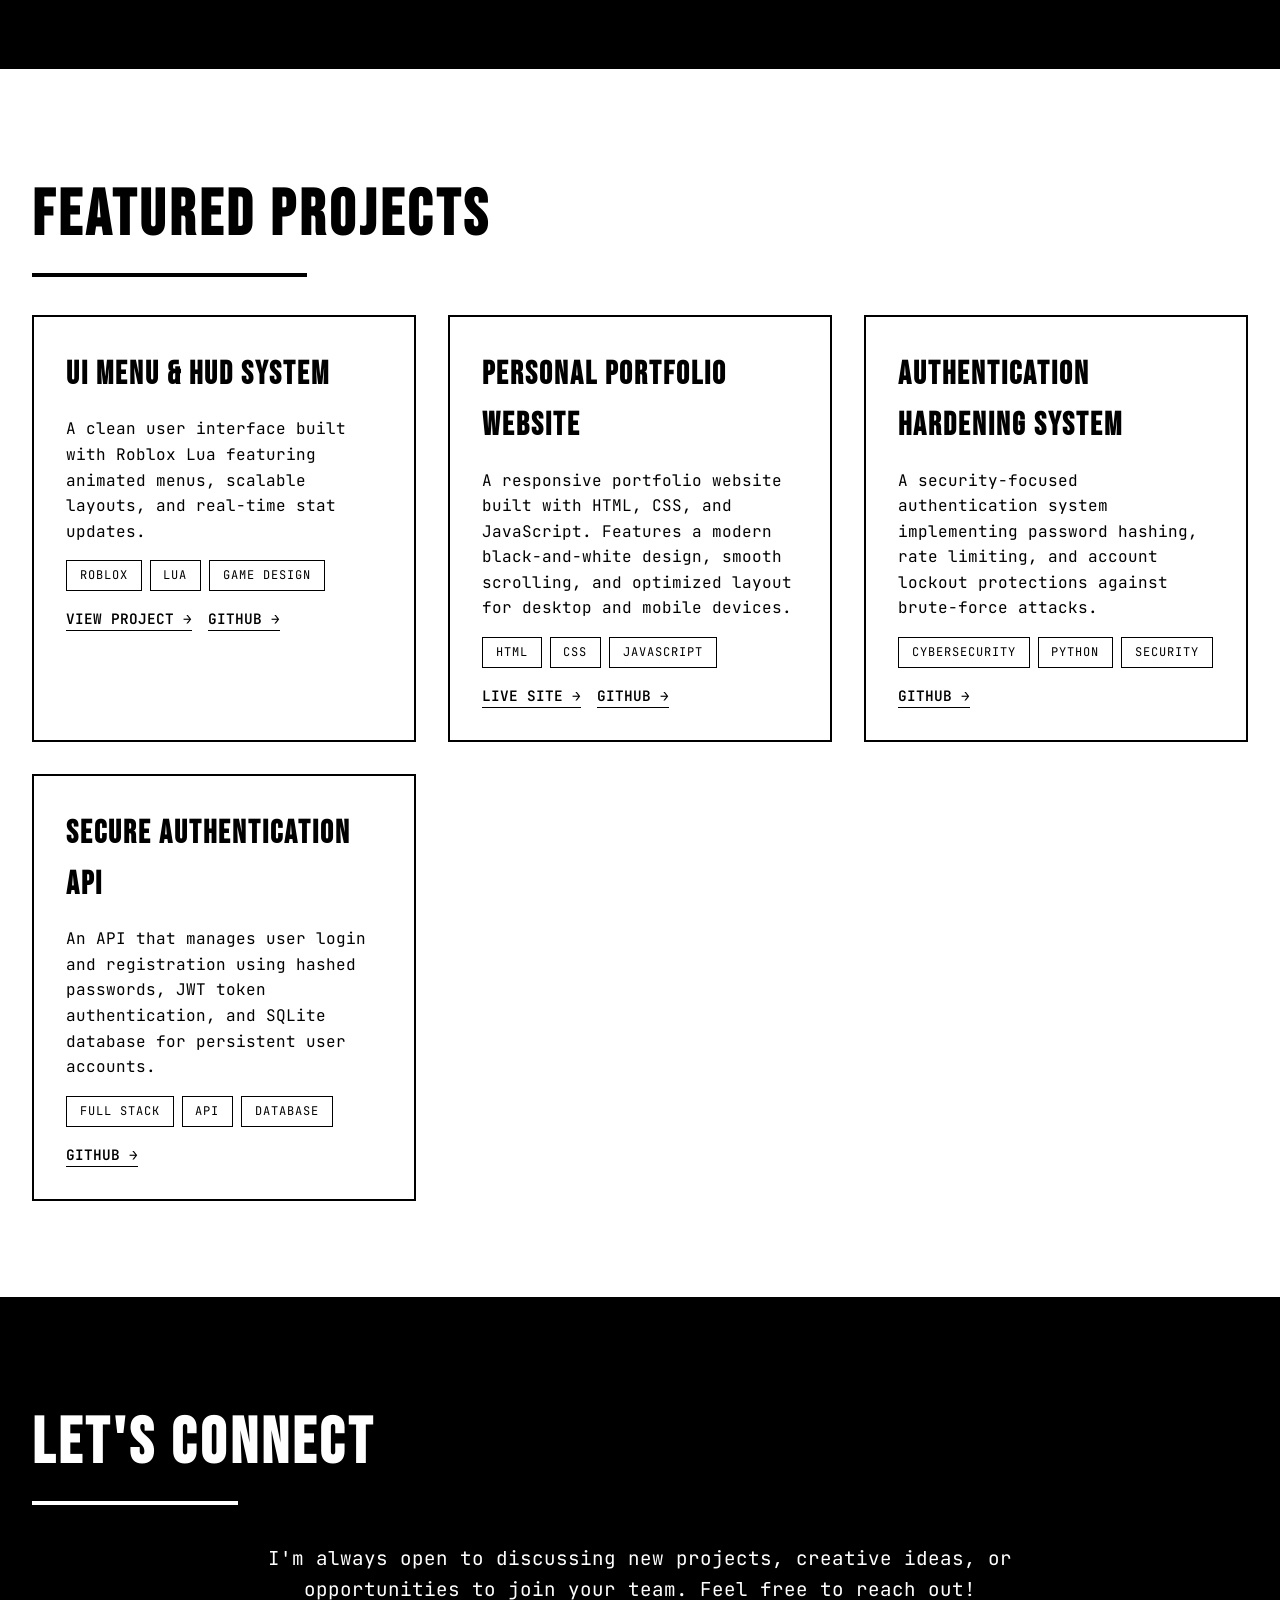
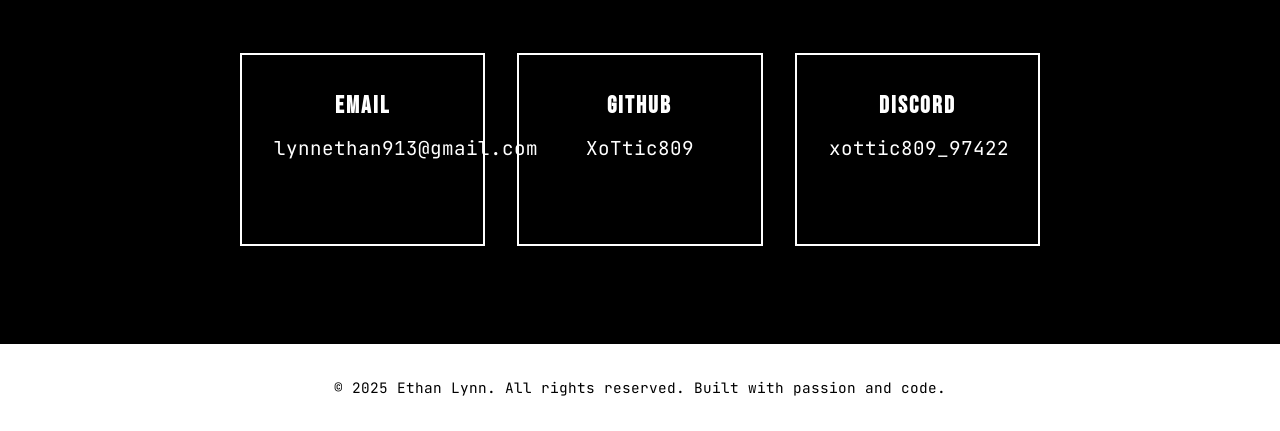
==== commit e1b62eb7: "Update index.html" ====
--- a/index.html
+++ b/index.html
@@ -660,15 +660,14 @@
 
             <div class="project-card fade-in">
                 <h3>Secure Authentication API</h3>
-                <p>An API that manages user login and registration using hashed passwords, session or token-based authentication, and database-backed user accounts.</p>
+                <p>An API that manages user login and registration using hashed passwords, JWT token authentication, and SQLite database for persistent user accounts.</p>
                 <div class="project-tags">
                     <span class="tag">FULL STACK</span>
                     <span class="tag">API</span>
                     <span class="tag">DATABASE</span>
                 </div>
                 <div class="project-links">
-                    <a href="#">VIEW PROJECT →</a>
-                    <a href="#">GITHUB →</a>
+                    <a href="https://github.com/XoTtic809/secure-authentication-api" target="_blank">GITHUB →</a>
                 </div>
             </div>
         </div>
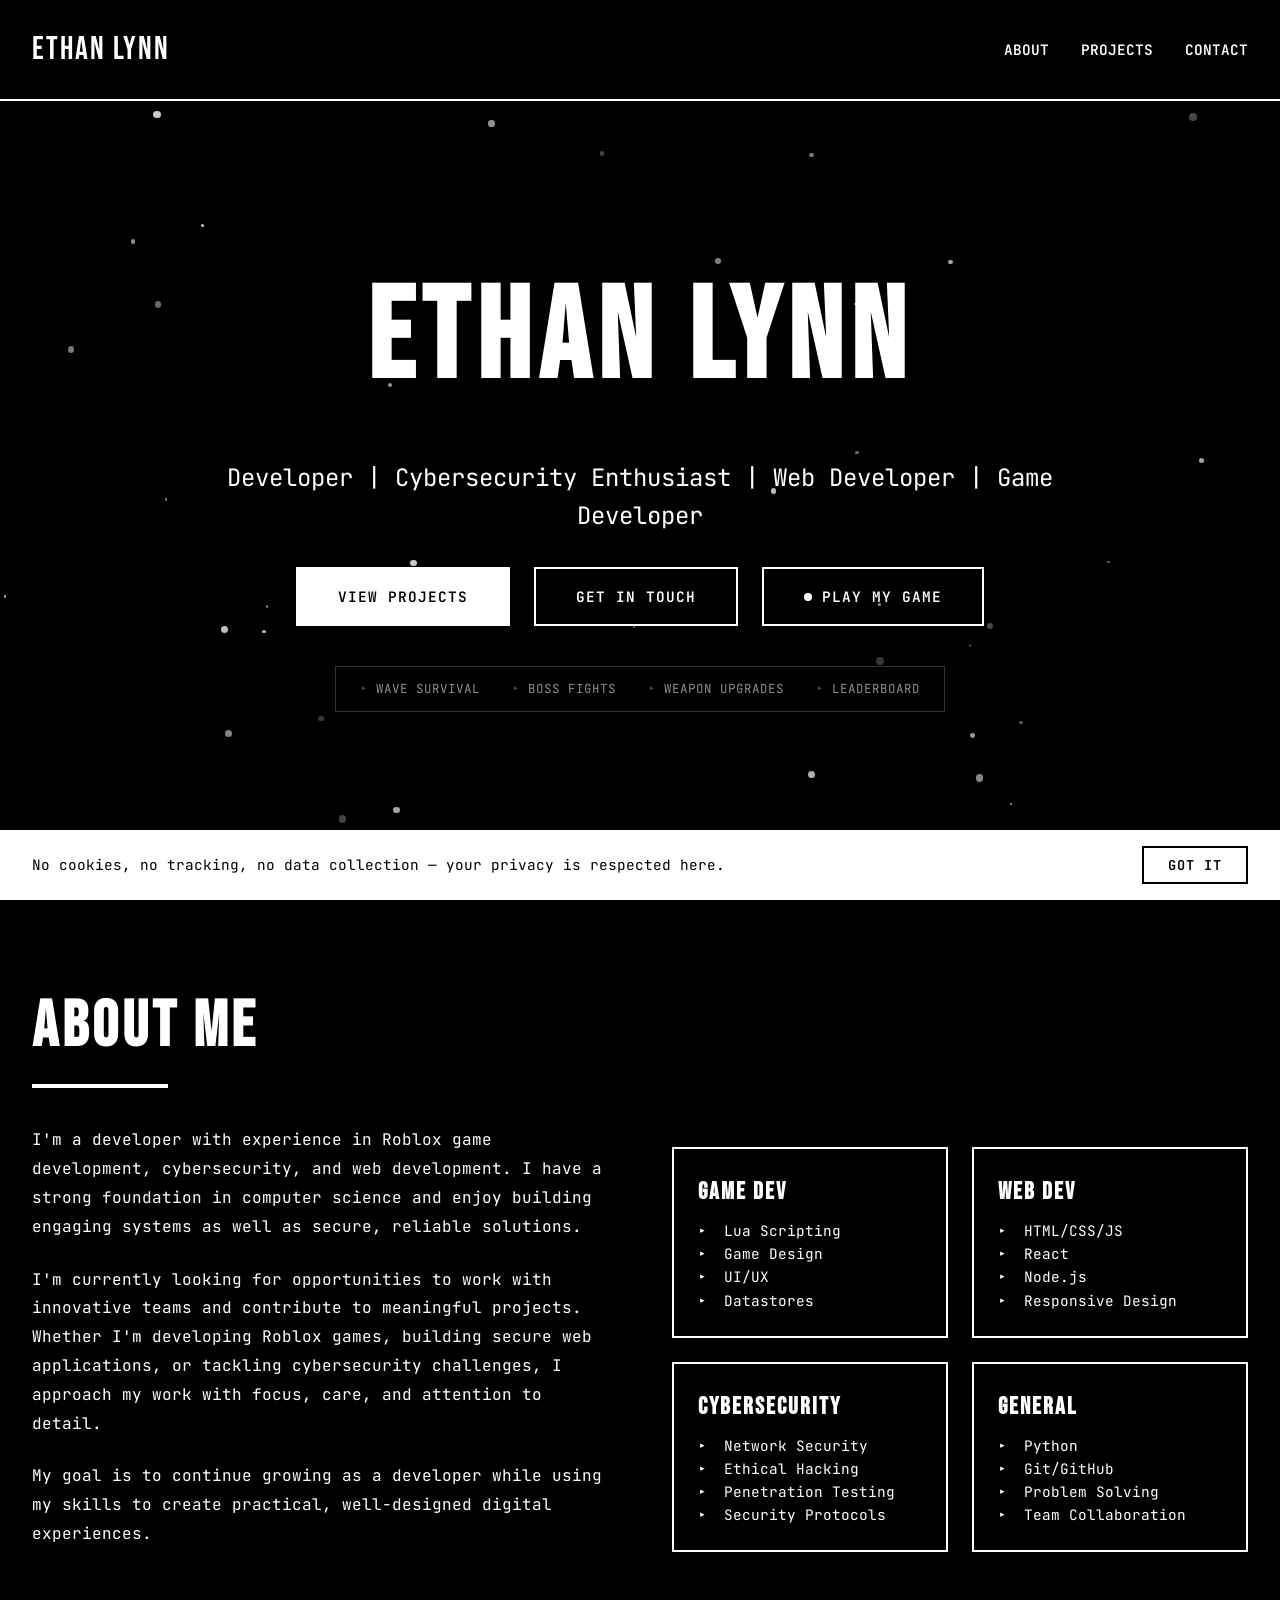
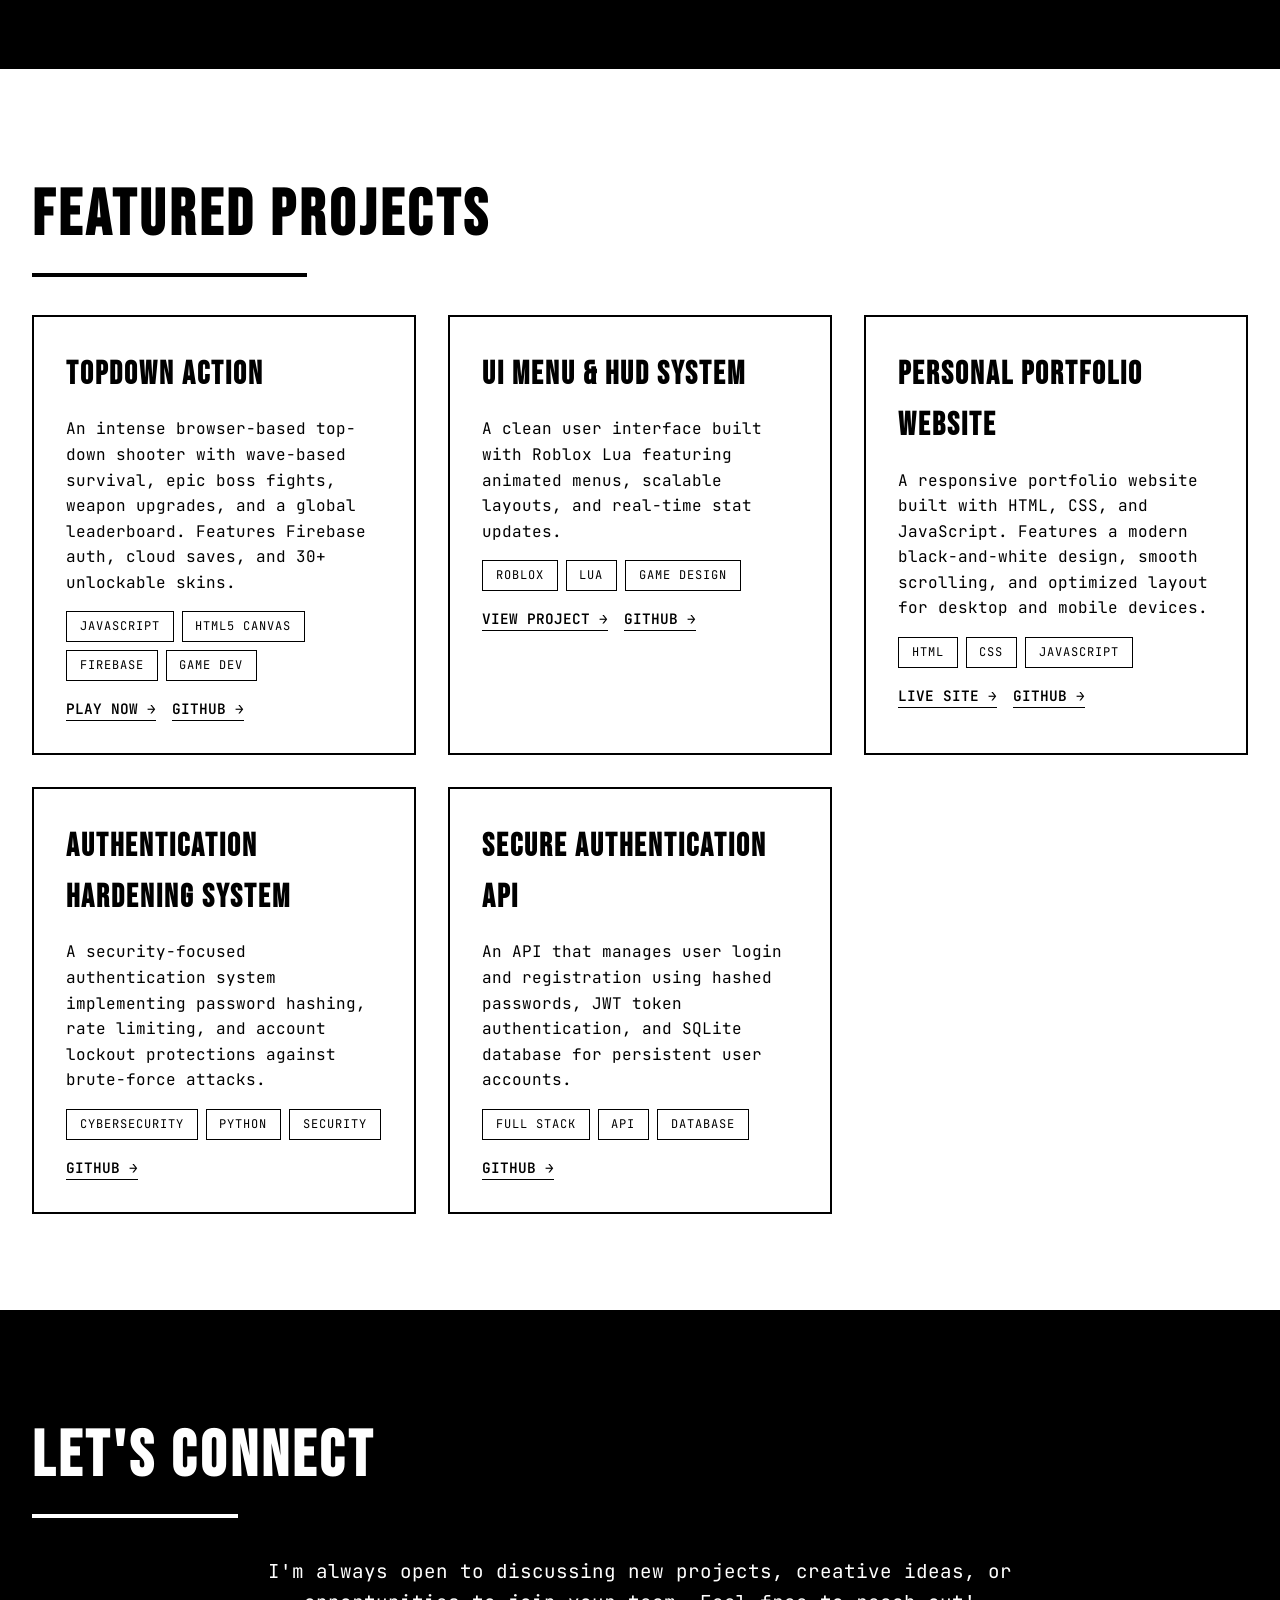
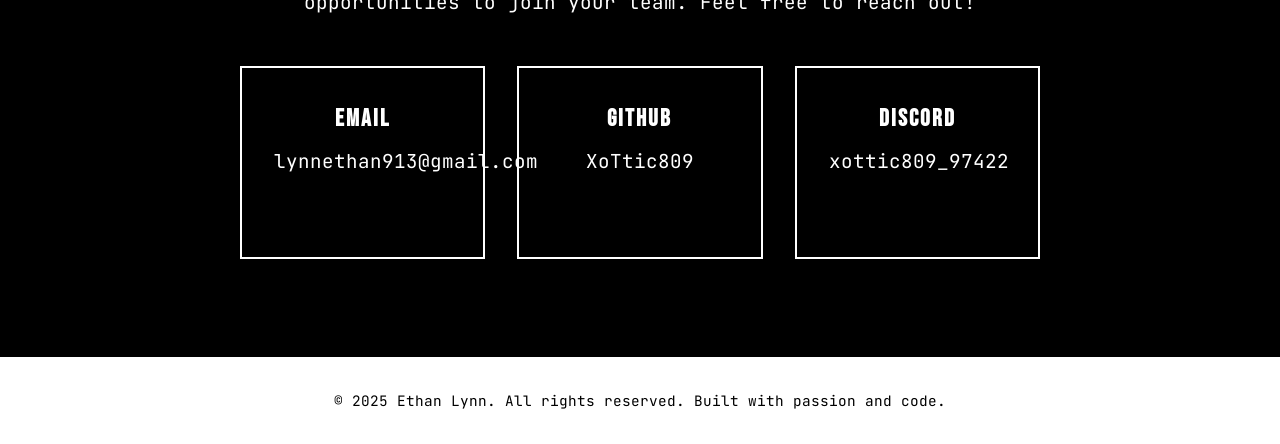
==== commit 2943d3e8: "Update index.html" ====
--- a/index.html
+++ b/index.html
@@ -216,6 +216,7 @@
             transition: all 0.3s ease;
             position: relative;
             overflow: hidden;
+            font-family: 'JetBrains Mono', monospace;
         }
 
         .btn-primary {
@@ -262,6 +263,83 @@
             color: var(--black);
         }
 
+        /* ── PLAY GAME BUTTON ── */
+        .btn-game {
+            background: transparent;
+            color: var(--white);
+            border: 2px solid var(--white);
+            display: inline-flex;
+            align-items: center;
+            gap: 0.6rem;
+            padding: 1rem 2.5rem;
+            text-decoration: none;
+            font-family: 'JetBrains Mono', monospace;
+            font-weight: 600;
+            font-size: 0.9rem;
+            letter-spacing: 1px;
+            position: relative;
+            overflow: hidden;
+            transition: color 0.3s ease;
+        }
+
+        .btn-game::before {
+            content: '';
+            position: absolute;
+            inset: 0;
+            background: var(--white);
+            transform: scaleX(0);
+            transform-origin: left;
+            transition: transform 0.35s ease;
+            z-index: 0;
+        }
+
+        .btn-game:hover::before {
+            transform: scaleX(1);
+        }
+
+        .btn-game:hover {
+            color: var(--black);
+        }
+
+        .btn-game span {
+            position: relative;
+            z-index: 1;
+        }
+
+        .btn-game .game-dot {
+            position: relative;
+            z-index: 1;
+            width: 8px;
+            height: 8px;
+            background: currentColor;
+            border-radius: 50%;
+            flex-shrink: 0;
+            animation: gamePulse 1.4s ease-in-out infinite;
+        }
+
+        @keyframes gamePulse {
+            0%, 100% { transform: scale(1); opacity: 1; }
+            50% { transform: scale(1.8); opacity: 0.5; }
+        }
+
+        /* Game feature strip below hero buttons */
+        .game-strip {
+            margin-top: 2.5rem;
+            animation: fadeIn 1s ease-out 0.9s both;
+            border: 1px solid rgba(255,255,255,0.2);
+            padding: 0.75rem 1.5rem;
+            display: inline-flex;
+            gap: 2rem;
+            font-size: 0.78rem;
+            letter-spacing: 1px;
+            color: rgba(255,255,255,0.55);
+        }
+
+        .game-strip span::before {
+            content: '▸ ';
+            color: rgba(255,255,255,0.3);
+        }
+
         @keyframes slideDown {
             from { transform: translateY(-50px); opacity: 0; }
             to { transform: translateY(0); opacity: 1; }
@@ -514,6 +592,12 @@
 
             .hero h1 {
                 letter-spacing: 4px;
+            }
+
+            .game-strip {
+                flex-direction: column;
+                gap: 0.5rem;
+                text-align: left;
             }
         }
 
@@ -559,6 +643,16 @@
             <div class="cta-buttons">
                 <a href="#projects" class="btn btn-primary" aria-label="View my projects"><span>VIEW PROJECTS</span></a>
                 <a href="#contact" class="btn btn-secondary" aria-label="Get in touch with me">GET IN TOUCH</a>
+                <a href="/topdown-action/" class="btn-game" aria-label="Play Topdown Action game">
+                    <div class="game-dot"></div>
+                    <span>PLAY MY GAME</span>
+                </a>
+            </div>
+            <div class="game-strip">
+                <span>WAVE SURVIVAL</span>
+                <span>BOSS FIGHTS</span>
+                <span>WEAPON UPGRADES</span>
+                <span>LEADERBOARD</span>
             </div>
         </div>
     </section>
@@ -617,6 +711,21 @@
     <section id="projects">
         <h2 class="section-title">FEATURED PROJECTS</h2>
         <div class="projects-grid">
+            <div class="project-card fade-in">
+                <h3>Topdown Action</h3>
+                <p>An intense browser-based top-down shooter with wave-based survival, epic boss fights, weapon upgrades, and a global leaderboard. Features Firebase auth, cloud saves, and 30+ unlockable skins.</p>
+                <div class="project-tags">
+                    <span class="tag">JAVASCRIPT</span>
+                    <span class="tag">HTML5 CANVAS</span>
+                    <span class="tag">FIREBASE</span>
+                    <span class="tag">GAME DEV</span>
+                </div>
+                <div class="project-links">
+                    <a href="/topdown-action/">PLAY NOW →</a>
+                    <a href="https://github.com/XoTtic809/topdown-action" target="_blank">GITHUB →</a>
+                </div>
+            </div>
+
             <div class="project-card fade-in">
                 <h3>UI Menu & HUD System</h3>
                 <p>A clean user interface built with Roblox Lua featuring animated menus, scalable layouts, and real-time stat updates.</p>
@@ -705,14 +814,12 @@
         const privacyNotice = document.getElementById('privacyNotice');
         const closeNotice = document.getElementById('closeNotice');
 
-        // Check if user has already seen the notice
         if (!localStorage.getItem('privacyNoticeDismissed')) {
             setTimeout(() => {
                 privacyNotice.classList.add('show');
-            }, 1000); // Show after 1 second
-        }
-
-        // Close button handler
+            }, 1000);
+        }
+
         closeNotice.addEventListener('click', () => {
             privacyNotice.classList.remove('show');
             localStorage.setItem('privacyNoticeDismissed', 'true');
@@ -741,7 +848,6 @@
                     animation-delay: ${-Math.random() * 15}s;
                 `;
 
-                // Add unique animation for each particle
                 const style = document.createElement('style');
                 const moveX = -150 + Math.random() * 300;
                 const moveY = -150 + Math.random() * 300;
@@ -773,40 +879,29 @@
             }
         }
 
-        // Call on page load
         createFloatingParticles();
 
-        // Smooth scrolling for navigation links
+        // Smooth scrolling
         document.querySelectorAll('a[href^="#"]').forEach(anchor => {
             anchor.addEventListener('click', function (e) {
                 e.preventDefault();
                 const target = document.querySelector(this.getAttribute('href'));
                 if (target) {
-                    target.scrollIntoView({
-                        behavior: 'smooth',
-                        block: 'start'
-                    });
+                    target.scrollIntoView({ behavior: 'smooth', block: 'start' });
                 }
             });
         });
 
         // Intersection Observer for scroll animations
-        const observerOptions = {
-            threshold: 0.1,
-            rootMargin: '0px 0px -50px 0px'
-        };
-
         const observer = new IntersectionObserver((entries) => {
             entries.forEach(entry => {
                 if (entry.isIntersecting) {
                     entry.target.classList.add('visible');
                 }
             });
-        }, observerOptions);
-
-        document.querySelectorAll('.fade-in').forEach((element) => {
-            observer.observe(element);
-        });
+        }, { threshold: 0.1, rootMargin: '0px 0px -50px 0px' });
+
+        document.querySelectorAll('.fade-in').forEach(el => observer.observe(el));
     </script>
 </body>
 </html>
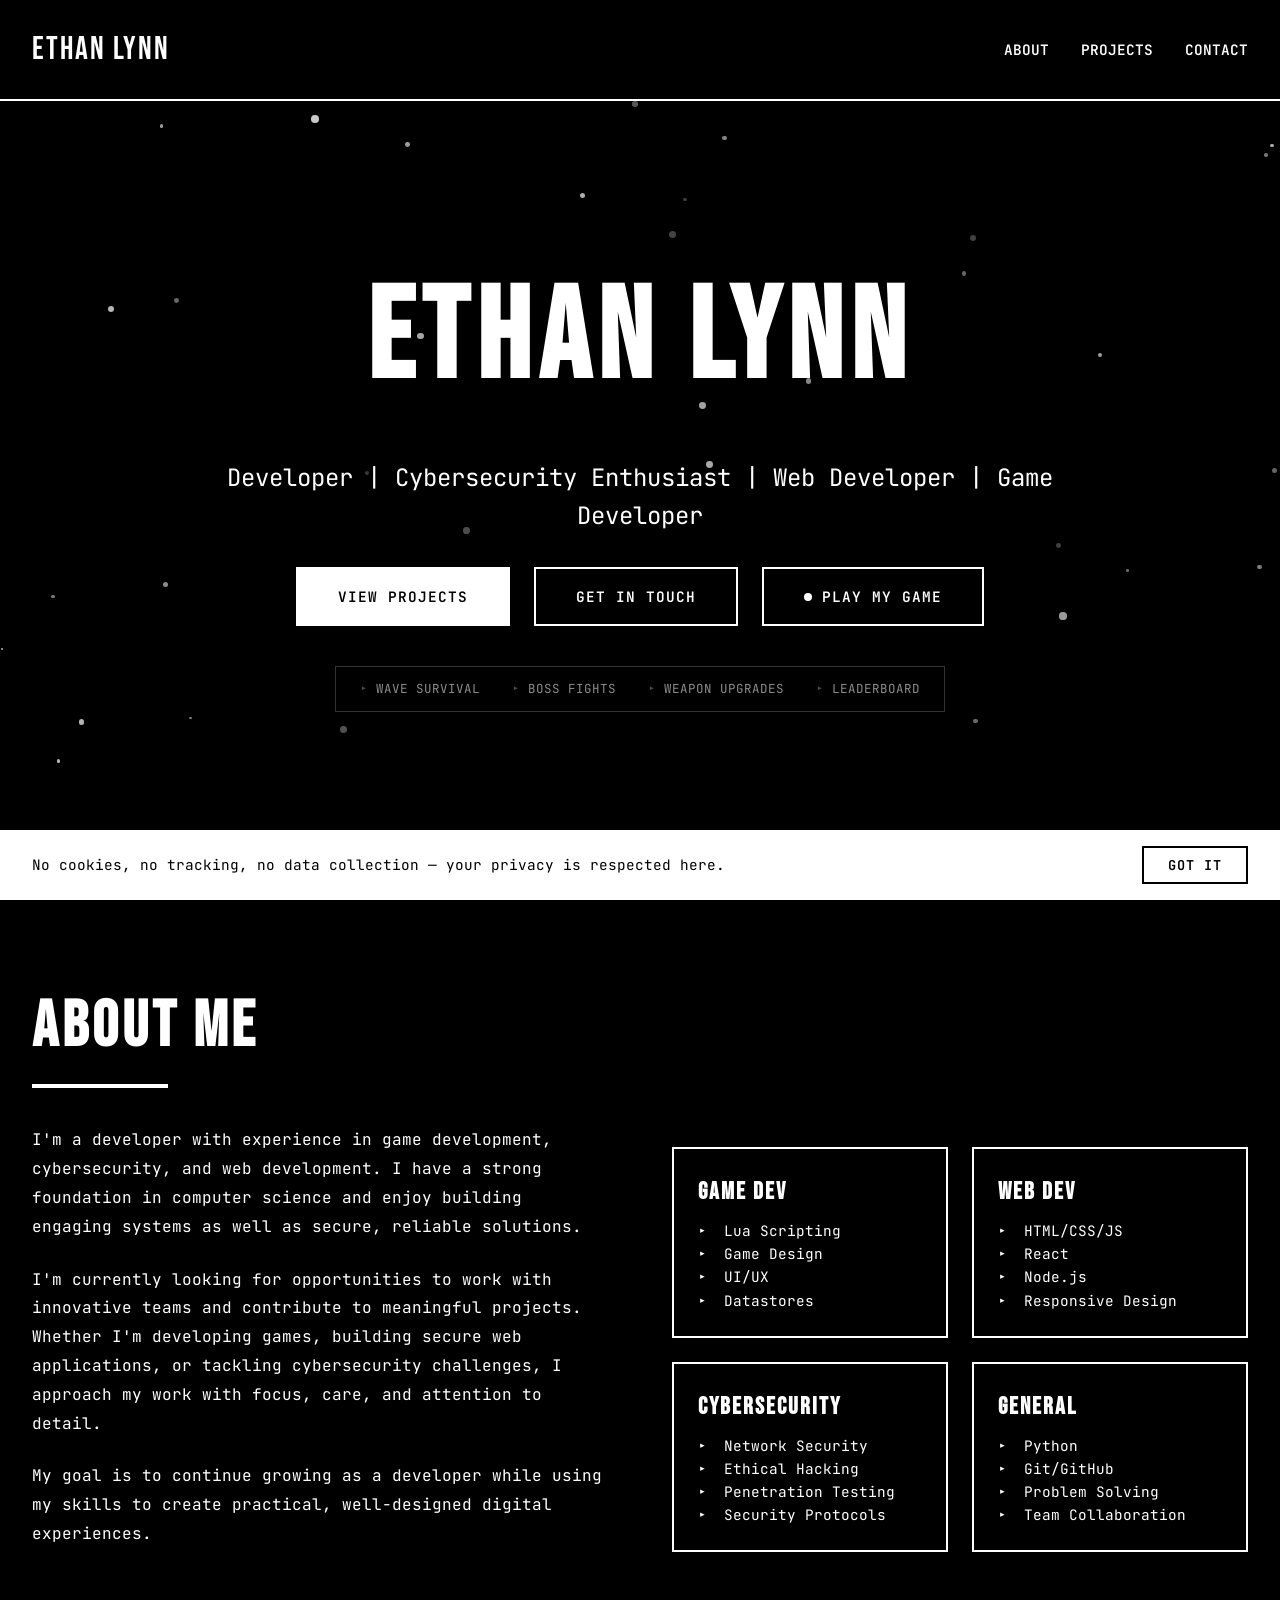
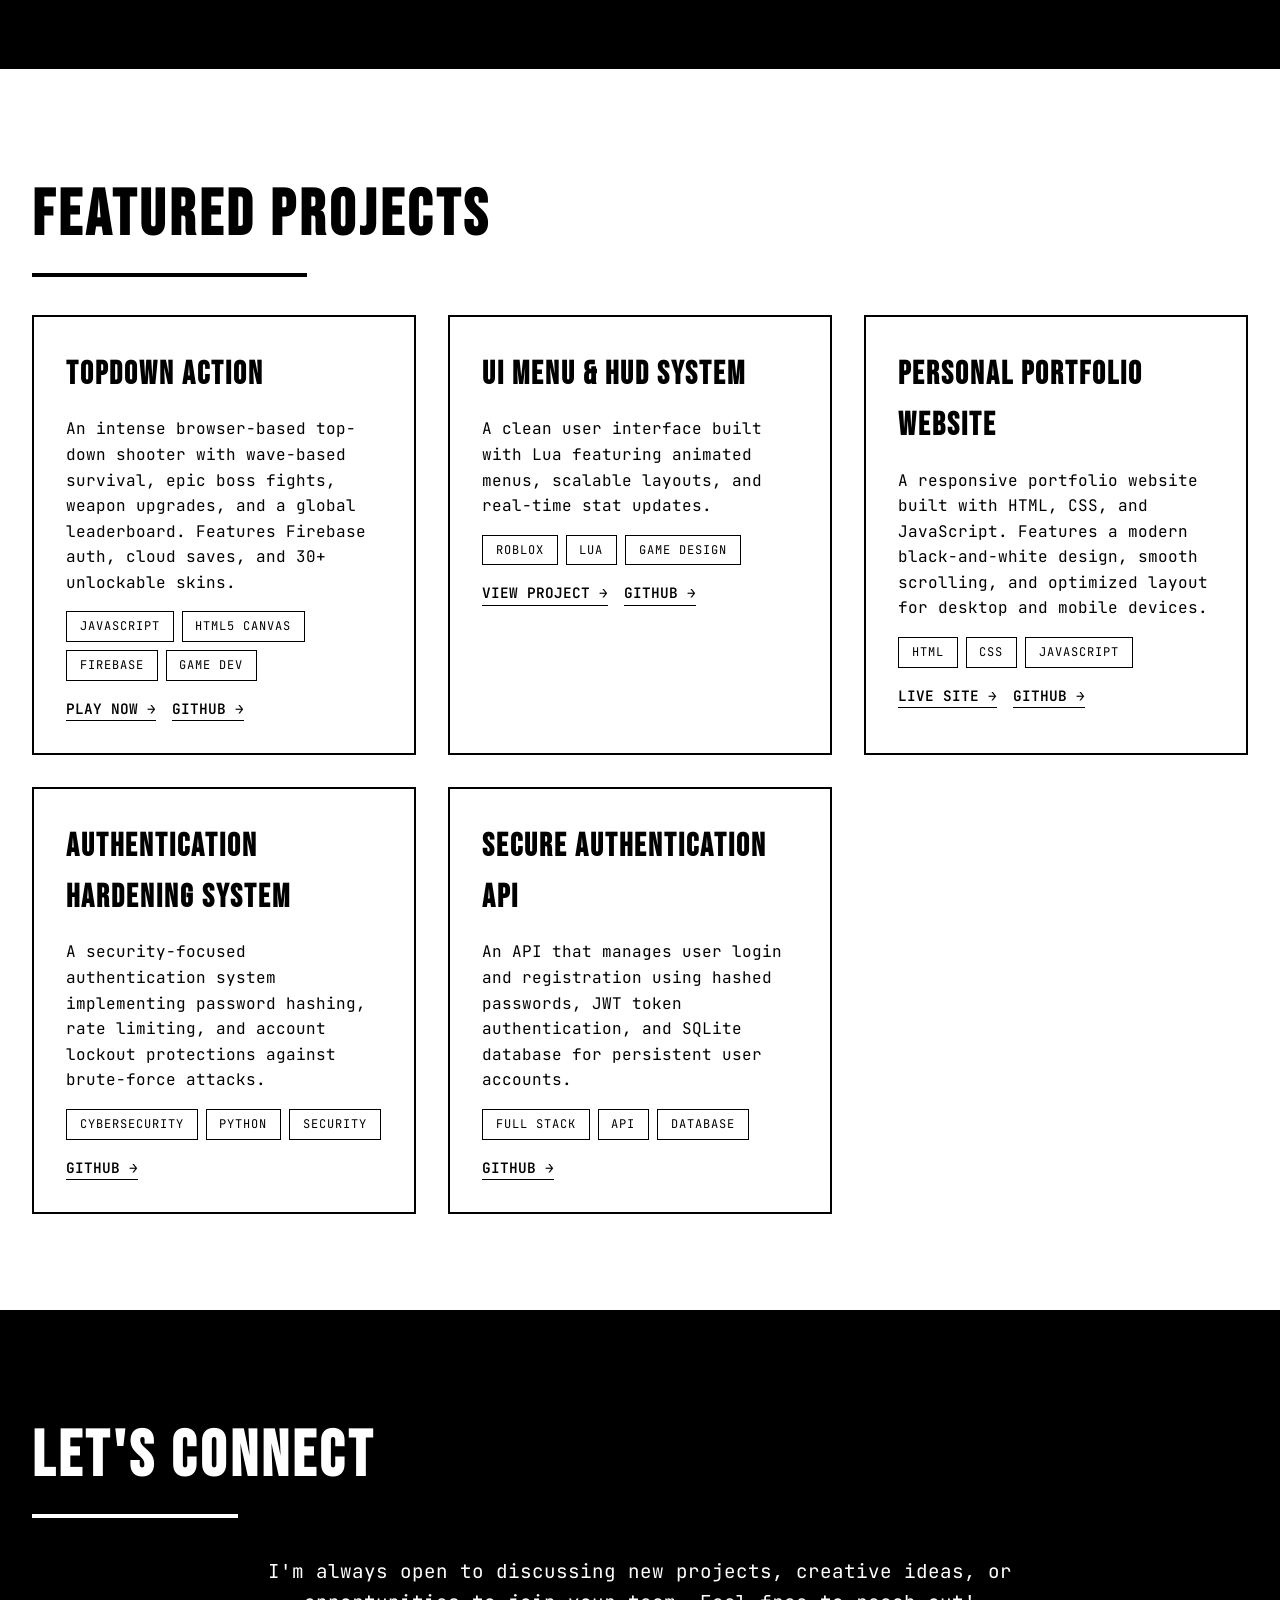
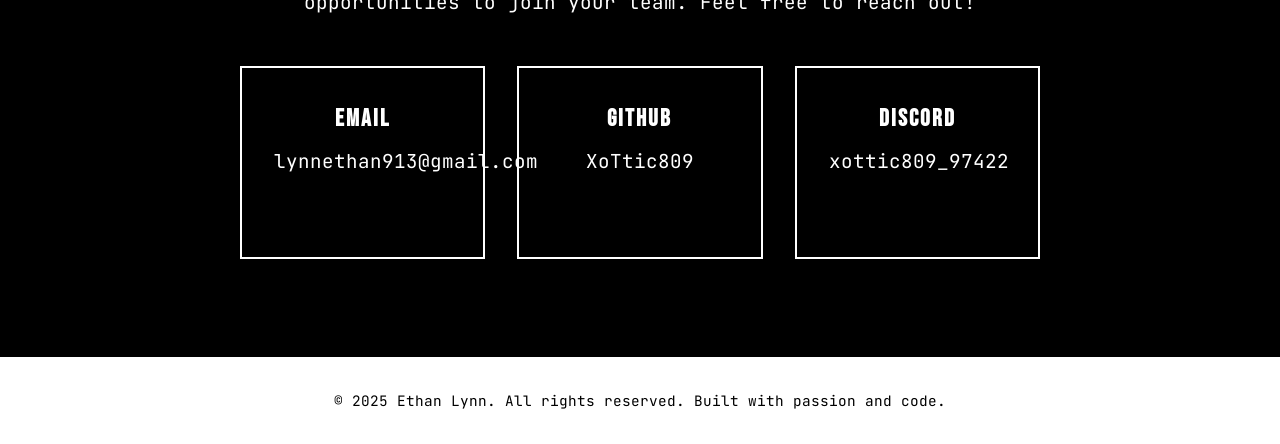
==== commit f1bccaf0: "Update index.html" ====
--- a/index.html
+++ b/index.html
@@ -662,8 +662,8 @@
         <h2 class="section-title">ABOUT ME</h2>
         <div class="about-content">
             <div class="about-text fade-in">
-                <p>I'm a developer with experience in Roblox game development, cybersecurity, and web development. I have a strong foundation in computer science and enjoy building engaging systems as well as secure, reliable solutions.</p>
-                <p>I'm currently looking for opportunities to work with innovative teams and contribute to meaningful projects. Whether I'm developing Roblox games, building secure web applications, or tackling cybersecurity challenges, I approach my work with focus, care, and attention to detail.</p>
+                <p>I'm a developer with experience in game development, cybersecurity, and web development. I have a strong foundation in computer science and enjoy building engaging systems as well as secure, reliable solutions.</p>
+                <p>I'm currently looking for opportunities to work with innovative teams and contribute to meaningful projects. Whether I'm developing games, building secure web applications, or tackling cybersecurity challenges, I approach my work with focus, care, and attention to detail.</p>
                 <p>My goal is to continue growing as a developer while using my skills to create practical, well-designed digital experiences.</p>
             </div>
             <div class="skills-grid fade-in">
@@ -728,7 +728,7 @@
 
             <div class="project-card fade-in">
                 <h3>UI Menu & HUD System</h3>
-                <p>A clean user interface built with Roblox Lua featuring animated menus, scalable layouts, and real-time stat updates.</p>
+                <p>A clean user interface built with Lua featuring animated menus, scalable layouts, and real-time stat updates.</p>
                 <div class="project-tags">
                     <span class="tag">ROBLOX</span>
                     <span class="tag">LUA</span>
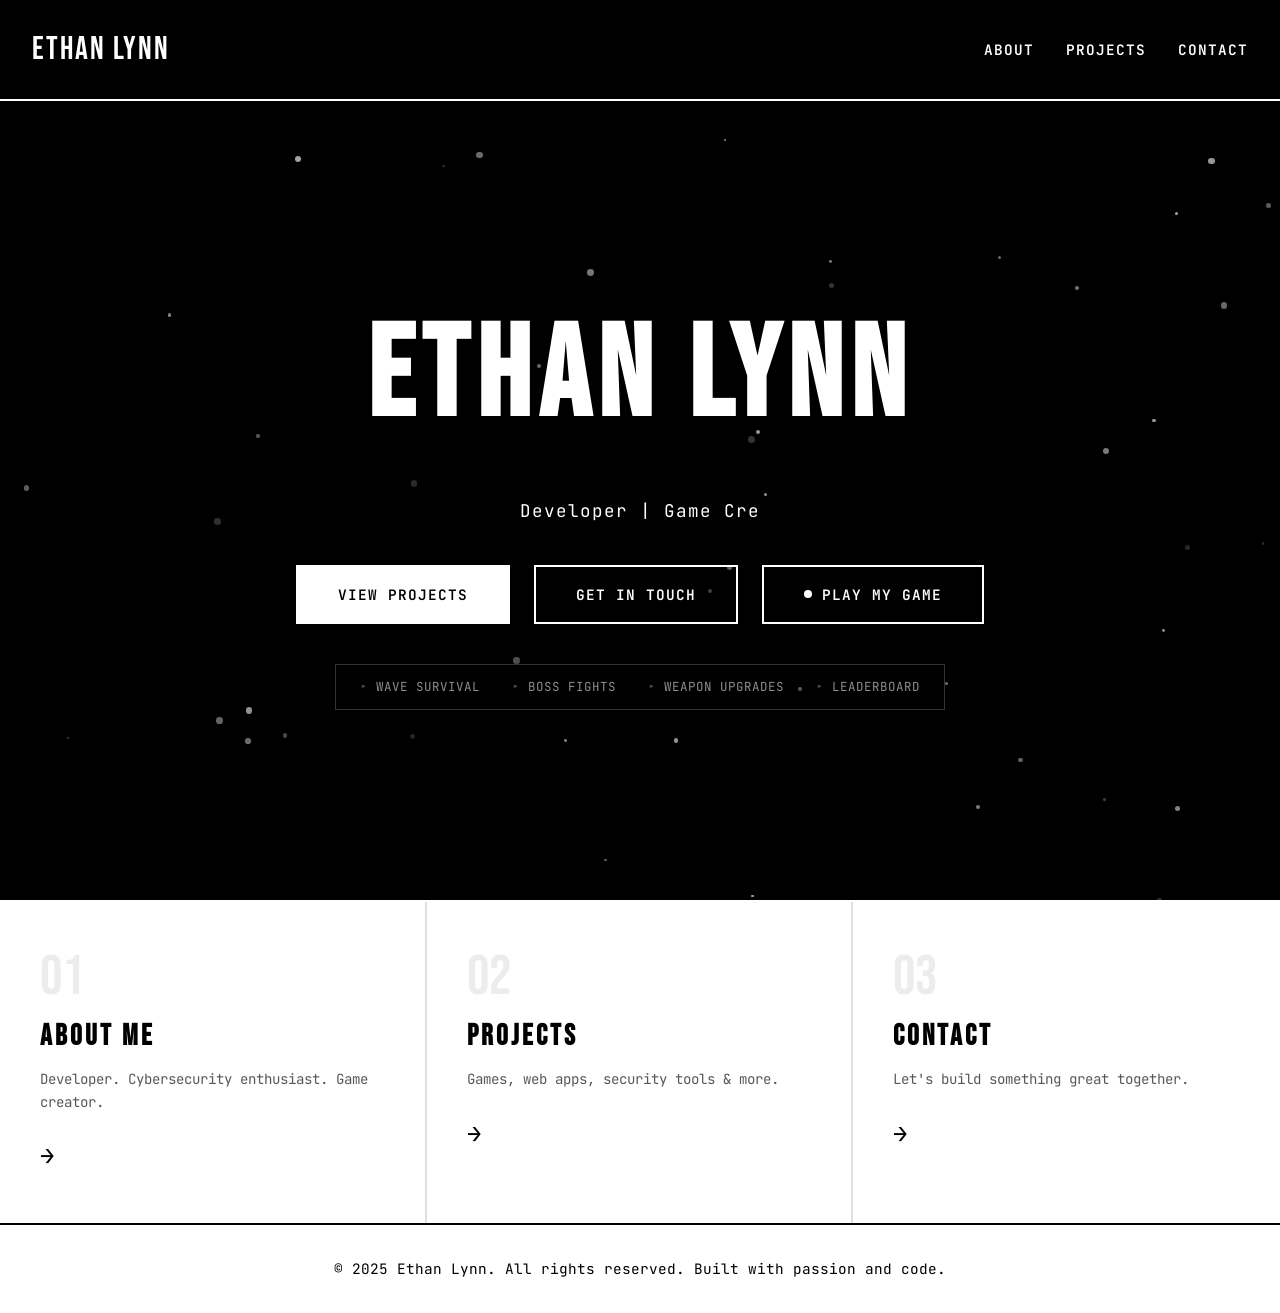
==== commit 8f913431: "Add files via upload" ====
--- a/index.html
+++ b/index.html
@@ -1,907 +1,190 @@
-<!DOCTYPE html>
-<html lang="en">
-<head>
-    <meta charset="UTF-8">
-    <meta name="viewport" content="width=device-width, initial-scale=1.0">
-    <title>Ethan Lynn - Developer Portfolio</title>
-    <link rel="preconnect" href="https://fonts.googleapis.com">
-    <link rel="preconnect" href="https://fonts.gstatic.com" crossorigin>
-    <link href="https://fonts.googleapis.com/css2?family=Bebas+Neue&family=JetBrains+Mono:wght@400;600&display=swap" rel="stylesheet">
-    <style>
-        :root {
-            --black: #000000;
-            --white: #ffffff;
-        }
-
-        * {
-            margin: 0;
-            padding: 0;
-            box-sizing: border-box;
-        }
-
-        body {
-            font-family: 'JetBrains Mono', monospace;
-            background: var(--black);
-            color: var(--white);
-            overflow-x: hidden;
-            line-height: 1.6;
-        }
-
-        /* Header */
-        header {
-            position: fixed;
-            top: 0;
-            width: 100%;
-            background: var(--black);
-            border-bottom: 2px solid var(--white);
-            z-index: 1000;
-            padding: 1.5rem 2rem;
-        }
-
-        nav {
-            max-width: 1400px;
-            margin: 0 auto;
-            display: flex;
-            justify-content: space-between;
-            align-items: center;
-        }
-
-        .logo {
-            font-family: 'Bebas Neue', sans-serif;
-            font-size: 2rem;
-            letter-spacing: 2px;
-            text-decoration: none;
-            color: inherit;
-        }
-
-        .nav-links {
-            display: flex;
-            gap: 2rem;
-            list-style: none;
-        }
-
-        .nav-links a {
-            color: var(--white);
-            text-decoration: none;
-            font-size: 0.9rem;
-            font-weight: 600;
-            position: relative;
-            transition: all 0.3s ease;
-        }
-
-        .nav-links a::after {
-            content: '';
-            position: absolute;
-            bottom: -5px;
-            left: 0;
-            width: 0;
-            height: 2px;
-            background: var(--white);
-            transition: width 0.3s ease;
-        }
-
-        .nav-links a:hover::after {
-            width: 100%;
-        }
-
-        /* Accessibility - Focus States */
-        a:focus,
-        button:focus {
-            outline: 2px solid var(--white);
-            outline-offset: 4px;
-        }
-
-        #projects a:focus {
-            outline-color: var(--black);
-        }
-
-        .nav-links a:focus {
-            outline: 2px solid var(--white);
-            outline-offset: 4px;
-        }
-
-        /* Privacy Notice */
-        .privacy-notice {
-            position: fixed;
-            bottom: 0;
-            left: 0;
-            right: 0;
-            background: var(--white);
-            color: var(--black);
-            padding: 1rem 2rem;
-            border-top: 2px solid var(--black);
-            z-index: 2000;
-            display: none;
-            animation: slideUpNotice 0.5s ease-out;
-        }
-
-        .privacy-notice.show {
-            display: block;
-        }
-
-        .privacy-notice-content {
-            max-width: 1400px;
-            margin: 0 auto;
-            display: flex;
-            justify-content: space-between;
-            align-items: center;
-            gap: 2rem;
-        }
-
-        .privacy-notice p {
-            font-size: 0.9rem;
-            margin: 0;
-        }
-
-        .privacy-notice-close {
-            background: var(--white);
-            color: var(--black);
-            border: 2px solid var(--black);
-            padding: 0.5rem 1.5rem;
-            cursor: pointer;
-            font-family: 'JetBrains Mono', monospace;
-            font-weight: 600;
-            font-size: 0.85rem;
-            letter-spacing: 1px;
-            transition: all 0.3s ease;
-            white-space: nowrap;
-        }
-
-        .privacy-notice-close:hover {
-            background: var(--black);
-            color: var(--white);
-        }
-
-        @keyframes slideUpNotice {
-            from { transform: translateY(100%); }
-            to { transform: translateY(0); }
-        }
-
-        @media (max-width: 768px) {
-            .privacy-notice-content {
-                flex-direction: column;
-                gap: 1rem;
-                text-align: center;
-            }
-        }
-
-        /* Hero Section */
-        .hero {
-            margin-top: 70px;
-            min-height: 90vh;
-            display: flex;
-            align-items: center;
-            justify-content: center;
-            position: relative;
-            padding: 2rem;
-            background: var(--black);
-            overflow: hidden;
-        }
-
-        .hero-content {
-            position: relative;
-            z-index: 1;
-            text-align: center;
-            max-width: 900px;
-        }
-
-        .hero h1 {
-            font-family: 'Bebas Neue', sans-serif;
-            font-size: clamp(3rem, 10vw, 8rem);
-            letter-spacing: 8px;
-            margin-bottom: 1rem;
-            animation: slideDown 1s ease-out;
-        }
-
-        .hero .subtitle {
-            font-size: clamp(1rem, 2vw, 1.5rem);
-            margin-bottom: 2rem;
-            animation: slideUp 1s ease-out 0.3s both;
-        }
-
-        .hero .cta-buttons {
-            display: flex;
-            gap: 1.5rem;
-            justify-content: center;
-            flex-wrap: wrap;
-            animation: fadeIn 1s ease-out 0.6s both;
-        }
-
-        .btn {
-            padding: 1rem 2.5rem;
-            text-decoration: none;
-            font-weight: 600;
-            font-size: 0.9rem;
-            letter-spacing: 1px;
-            transition: all 0.3s ease;
-            position: relative;
-            overflow: hidden;
-            font-family: 'JetBrains Mono', monospace;
-        }
-
-        .btn-primary {
-            background: var(--white);
-            color: var(--black);
-            border: 2px solid var(--white);
-        }
-
-        .btn-primary::before {
-            content: '';
-            position: absolute;
-            top: 50%;
-            left: 50%;
-            width: 0;
-            height: 0;
-            background: var(--black);
-            transform: translate(-50%, -50%);
-            transition: all 0.5s ease;
-            border-radius: 50%;
-        }
-
-        .btn-primary:hover::before {
-            width: 300px;
-            height: 300px;
-        }
-
-        .btn-primary:hover {
-            color: var(--white);
-        }
-
-        .btn-primary span {
-            position: relative;
-            z-index: 1;
-        }
-
-        .btn-secondary {
-            background: transparent;
-            color: var(--white);
-            border: 2px solid var(--white);
-        }
-
-        .btn-secondary:hover {
-            background: var(--white);
-            color: var(--black);
-        }
-
-        /* ── PLAY GAME BUTTON ── */
-        .btn-game {
-            background: transparent;
-            color: var(--white);
-            border: 2px solid var(--white);
-            display: inline-flex;
-            align-items: center;
-            gap: 0.6rem;
-            padding: 1rem 2.5rem;
-            text-decoration: none;
-            font-family: 'JetBrains Mono', monospace;
-            font-weight: 600;
-            font-size: 0.9rem;
-            letter-spacing: 1px;
-            position: relative;
-            overflow: hidden;
-            transition: color 0.3s ease;
-        }
-
-        .btn-game::before {
-            content: '';
-            position: absolute;
-            inset: 0;
-            background: var(--white);
-            transform: scaleX(0);
-            transform-origin: left;
-            transition: transform 0.35s ease;
-            z-index: 0;
-        }
-
-        .btn-game:hover::before {
-            transform: scaleX(1);
-        }
-
-        .btn-game:hover {
-            color: var(--black);
-        }
-
-        .btn-game span {
-            position: relative;
-            z-index: 1;
-        }
-
-        .btn-game .game-dot {
-            position: relative;
-            z-index: 1;
-            width: 8px;
-            height: 8px;
-            background: currentColor;
-            border-radius: 50%;
-            flex-shrink: 0;
-            animation: gamePulse 1.4s ease-in-out infinite;
-        }
-
-        @keyframes gamePulse {
-            0%, 100% { transform: scale(1); opacity: 1; }
-            50% { transform: scale(1.8); opacity: 0.5; }
-        }
-
-        /* Game feature strip below hero buttons */
-        .game-strip {
-            margin-top: 2.5rem;
-            animation: fadeIn 1s ease-out 0.9s both;
-            border: 1px solid rgba(255,255,255,0.2);
-            padding: 0.75rem 1.5rem;
-            display: inline-flex;
-            gap: 2rem;
-            font-size: 0.78rem;
-            letter-spacing: 1px;
-            color: rgba(255,255,255,0.55);
-        }
-
-        .game-strip span::before {
-            content: '▸ ';
-            color: rgba(255,255,255,0.3);
-        }
-
-        @keyframes slideDown {
-            from { transform: translateY(-50px); opacity: 0; }
-            to { transform: translateY(0); opacity: 1; }
-        }
-
-        @keyframes slideUp {
-            from { transform: translateY(50px); opacity: 0; }
-            to { transform: translateY(0); opacity: 1; }
-        }
-
-        @keyframes fadeIn {
-            from { opacity: 0; }
-            to { opacity: 1; }
-        }
-
-        /* Section Styles */
-        section {
-            padding: 6rem 2rem;
-            max-width: 1400px;
-            margin: 0 auto;
-        }
-
-        .section-title {
-            font-family: 'Bebas Neue', sans-serif;
-            font-size: clamp(2.5rem, 5vw, 4rem);
-            letter-spacing: 4px;
-            margin-bottom: 3rem;
-            position: relative;
-            display: inline-block;
-        }
-
-        .section-title::after {
-            content: '';
-            position: absolute;
-            bottom: -10px;
-            left: 0;
-            width: 60%;
-            height: 4px;
-            background: var(--white);
-        }
-
-        /* About Section */
-        .about-content {
-            display: grid;
-            grid-template-columns: 1fr 1fr;
-            gap: 4rem;
-            align-items: center;
-        }
-
-        .about-text p {
-            margin-bottom: 1.5rem;
-            font-size: 1rem;
-            line-height: 1.8;
-        }
-
-        .skills-grid {
-            display: grid;
-            grid-template-columns: repeat(2, 1fr);
-            gap: 1.5rem;
-        }
-
-        .skill-category {
-            border: 2px solid var(--white);
-            padding: 1.5rem;
-            transition: all 0.3s ease;
-        }
-
-        .skill-category:hover {
-            background: var(--white);
-            color: var(--black);
-            transform: translateX(10px);
-        }
-
-        .skill-category h3 {
-            font-family: 'Bebas Neue', sans-serif;
-            font-size: 1.5rem;
-            letter-spacing: 2px;
-            margin-bottom: 0.5rem;
-        }
-
-        .skill-category ul {
-            list-style: none;
-            font-size: 0.9rem;
-        }
-
-        .skill-category ul li::before {
-            content: '▸ ';
-            margin-right: 0.5rem;
-        }
-
-        /* Projects Section */
-        #projects {
-            background: var(--white);
-            color: var(--black);
-        }
-
-        #projects .section-title::after {
-            background: var(--black);
-        }
-
-        .projects-grid {
-            display: grid;
-            grid-template-columns: repeat(auto-fit, minmax(350px, 1fr));
-            gap: 2rem;
-        }
-
-        .project-card {
-            border: 2px solid var(--black);
-            padding: 2rem;
-            transition: all 0.3s ease;
-            position: relative;
-            overflow: hidden;
-        }
-
-        .project-card::before {
-            content: '';
-            position: absolute;
-            top: 0;
-            left: -100%;
-            width: 100%;
-            height: 100%;
-            background: var(--black);
-            transition: all 0.4s ease;
-            z-index: 0;
-        }
-
-        .project-card:hover::before {
-            left: 0;
-        }
-
-        .project-card:hover {
-            color: var(--white);
-        }
-
-        .project-card > * {
-            position: relative;
-            z-index: 1;
-        }
-
-        .project-card h3 {
-            font-family: 'Bebas Neue', sans-serif;
-            font-size: 2rem;
-            letter-spacing: 2px;
-            margin-bottom: 1rem;
-        }
-
-        .project-tags {
-            display: flex;
-            flex-wrap: wrap;
-            gap: 0.5rem;
-            margin: 1rem 0;
-        }
-
-        .tag {
-            padding: 0.3rem 0.8rem;
-            border: 1px solid currentColor;
-            font-size: 0.75rem;
-            letter-spacing: 1px;
-        }
-
-        .project-links {
-            display: flex;
-            gap: 1rem;
-            margin-top: 1rem;
-        }
-
-        .project-links a {
-            color: inherit;
-            text-decoration: none;
-            font-size: 0.9rem;
-            font-weight: 600;
-            border-bottom: 1px solid currentColor;
-        }
-
-        /* Contact Section */
-        .contact-content {
-            text-align: center;
-            max-width: 800px;
-            margin: 0 auto;
-        }
-
-        .contact-content p {
-            font-size: 1.2rem;
-            margin-bottom: 3rem;
-        }
-
-        .contact-methods {
-            display: grid;
-            grid-template-columns: repeat(auto-fit, minmax(200px, 1fr));
-            gap: 2rem;
-            margin-top: 3rem;
-        }
-
-        .contact-method {
-            padding: 2rem;
-            border: 2px solid var(--white);
-            transition: all 0.3s ease;
-            text-decoration: none;
-            color: var(--white);
-            display: block;
-        }
-
-        .contact-method:hover {
-            background: var(--white);
-            color: var(--black);
-            transform: translateY(-10px);
-        }
-
-        .contact-method h3 {
-            font-family: 'Bebas Neue', sans-serif;
-            font-size: 1.5rem;
-            letter-spacing: 2px;
-            margin-bottom: 0.5rem;
-        }
-
-        /* Footer */
-        footer {
-            background: var(--white);
-            color: var(--black);
-            text-align: center;
-            padding: 2rem;
-            border-top: 2px solid var(--black);
-        }
-
-        footer p {
-            font-size: 0.9rem;
-        }
-
-        /* Responsive */
-        @media (max-width: 768px) {
-            .nav-links {
-                gap: 1rem;
-            }
-
-            .nav-links a {
-                font-size: 0.8rem;
-            }
-
-            .about-content {
-                grid-template-columns: 1fr;
-            }
-
-            .skills-grid {
-                grid-template-columns: 1fr;
-            }
-
-            .projects-grid {
-                grid-template-columns: 1fr;
-            }
-
-            .hero h1 {
-                letter-spacing: 4px;
-            }
-
-            .game-strip {
-                flex-direction: column;
-                gap: 0.5rem;
-                text-align: left;
-            }
-        }
-
-        /* Scroll Animation */
-        .fade-in {
-            opacity: 0;
-            transform: translateY(30px);
-            transition: opacity 0.8s ease, transform 0.8s ease;
-        }
-
-        .fade-in.visible {
-            opacity: 1;
-            transform: translateY(0);
-        }
-    </style>
-</head>
-<body id="top">
-    <!-- Privacy Notice -->
-    <div class="privacy-notice" id="privacyNotice">
-        <div class="privacy-notice-content">
-            <p>No cookies, no tracking, no data collection — your privacy is respected here.</p>
-            <button class="privacy-notice-close" id="closeNotice" aria-label="Close privacy notice">GOT IT</button>
-        </div>
-    </div>
-
-    <!-- Navigation -->
-    <header>
-        <nav>
-            <a href="#top" class="logo" aria-label="Return to top of page">ETHAN LYNN</a>
-            <ul class="nav-links">
-                <li><a href="#about" aria-label="Navigate to About section">ABOUT</a></li>
-                <li><a href="#projects" aria-label="Navigate to Projects section">PROJECTS</a></li>
-                <li><a href="#contact" aria-label="Navigate to Contact section">CONTACT</a></li>
-            </ul>
-        </nav>
-    </header>
-
-    <!-- Hero Section -->
-    <section class="hero">
-        <div class="hero-content">
-            <h1>ETHAN LYNN</h1>
-            <p class="subtitle">Developer | Cybersecurity Enthusiast | Web Developer | Game Developer</p>
-            <div class="cta-buttons">
-                <a href="#projects" class="btn btn-primary" aria-label="View my projects"><span>VIEW PROJECTS</span></a>
-                <a href="#contact" class="btn btn-secondary" aria-label="Get in touch with me">GET IN TOUCH</a>
-                <a href="/topdown-action/" class="btn-game" aria-label="Play Topdown Action game">
-                    <div class="game-dot"></div>
-                    <span>PLAY MY GAME</span>
-                </a>
-            </div>
-            <div class="game-strip">
-                <span>WAVE SURVIVAL</span>
-                <span>BOSS FIGHTS</span>
-                <span>WEAPON UPGRADES</span>
-                <span>LEADERBOARD</span>
-            </div>
-        </div>
-    </section>
-
-    <!-- About Section -->
-    <section id="about">
-        <h2 class="section-title">ABOUT ME</h2>
-        <div class="about-content">
-            <div class="about-text fade-in">
-                <p>I'm a developer with experience in game development, cybersecurity, and web development. I have a strong foundation in computer science and enjoy building engaging systems as well as secure, reliable solutions.</p>
-                <p>I'm currently looking for opportunities to work with innovative teams and contribute to meaningful projects. Whether I'm developing games, building secure web applications, or tackling cybersecurity challenges, I approach my work with focus, care, and attention to detail.</p>
-                <p>My goal is to continue growing as a developer while using my skills to create practical, well-designed digital experiences.</p>
-            </div>
-            <div class="skills-grid fade-in">
-                <div class="skill-category">
-                    <h3>GAME DEV</h3>
-                    <ul>
-                        <li>Lua Scripting</li>
-                        <li>Game Design</li>
-                        <li>UI/UX</li>
-                        <li>Datastores</li>
-                    </ul>
-                </div>
-                <div class="skill-category">
-                    <h3>WEB DEV</h3>
-                    <ul>
-                        <li>HTML/CSS/JS</li>
-                        <li>React</li>
-                        <li>Node.js</li>
-                        <li>Responsive Design</li>
-                    </ul>
-                </div>
-                <div class="skill-category">
-                    <h3>CYBERSECURITY</h3>
-                    <ul>
-                        <li>Network Security</li>
-                        <li>Ethical Hacking</li>
-                        <li>Penetration Testing</li>
-                        <li>Security Protocols</li>
-                    </ul>
-                </div>
-                <div class="skill-category">
-                    <h3>GENERAL</h3>
-                    <ul>
-                        <li>Python</li>
-                        <li>Git/GitHub</li>
-                        <li>Problem Solving</li>
-                        <li>Team Collaboration</li>
-                    </ul>
-                </div>
-            </div>
-        </div>
-    </section>
-
-    <!-- Projects Section -->
-    <section id="projects">
-        <h2 class="section-title">FEATURED PROJECTS</h2>
-        <div class="projects-grid">
-            <div class="project-card fade-in">
-                <h3>Topdown Action</h3>
-                <p>An intense browser-based top-down shooter with wave-based survival, epic boss fights, weapon upgrades, and a global leaderboard. Features Firebase auth, cloud saves, and 30+ unlockable skins.</p>
-                <div class="project-tags">
-                    <span class="tag">JAVASCRIPT</span>
-                    <span class="tag">HTML5 CANVAS</span>
-                    <span class="tag">FIREBASE</span>
-                    <span class="tag">GAME DEV</span>
-                </div>
-                <div class="project-links">
-                    <a href="/topdown-action/">PLAY NOW →</a>
-                    <a href="https://github.com/XoTtic809/topdown-action" target="_blank">GITHUB →</a>
-                </div>
-            </div>
-
-            <div class="project-card fade-in">
-                <h3>UI Menu & HUD System</h3>
-                <p>A clean user interface built with Lua featuring animated menus, scalable layouts, and real-time stat updates.</p>
-                <div class="project-tags">
-                    <span class="tag">ROBLOX</span>
-                    <span class="tag">LUA</span>
-                    <span class="tag">GAME DESIGN</span>
-                </div>
-                <div class="project-links">
-                    <a href="#">VIEW PROJECT →</a>
-                    <a href="#">GITHUB →</a>
-                </div>
-            </div>
-
-            <div class="project-card fade-in">
-                <h3>Personal Portfolio Website</h3>
-                <p>A responsive portfolio website built with HTML, CSS, and JavaScript. Features a modern black-and-white design, smooth scrolling, and optimized layout for desktop and mobile devices.</p>
-                <div class="project-tags">
-                    <span class="tag">HTML</span>
-                    <span class="tag">CSS</span>
-                    <span class="tag">JAVASCRIPT</span>
-                </div>
-                <div class="project-links">
-                    <a href="#">LIVE SITE →</a>
-                    <a href="#">GITHUB →</a>
-                </div>
-            </div>
-
-            <div class="project-card fade-in">
-                <h3>Authentication Hardening System</h3>
-                <p>A security-focused authentication system implementing password hashing, rate limiting, and account lockout protections against brute-force attacks.</p>
-                <div class="project-tags">
-                    <span class="tag">CYBERSECURITY</span>
-                    <span class="tag">PYTHON</span>
-                    <span class="tag">SECURITY</span>
-                </div>
-                <div class="project-links">
-                    <a href="https://github.com/XoTtic809/authentication-hardening-system" target="_blank">GITHUB →</a>
-                </div>
-            </div>
-
-            <div class="project-card fade-in">
-                <h3>Secure Authentication API</h3>
-                <p>An API that manages user login and registration using hashed passwords, JWT token authentication, and SQLite database for persistent user accounts.</p>
-                <div class="project-tags">
-                    <span class="tag">FULL STACK</span>
-                    <span class="tag">API</span>
-                    <span class="tag">DATABASE</span>
-                </div>
-                <div class="project-links">
-                    <a href="https://github.com/XoTtic809/secure-authentication-api" target="_blank">GITHUB →</a>
-                </div>
-            </div>
-        </div>
-    </section>
-
-    <!-- Contact Section -->
-    <section id="contact">
-        <h2 class="section-title">LET'S CONNECT</h2>
-        <div class="contact-content">
-            <p>I'm always open to discussing new projects, creative ideas, or opportunities to join your team. Feel free to reach out!</p>
-            <div class="contact-methods">
-                <a href="mailto:lynnethan913@gmail.com" class="contact-method fade-in">
-                    <h3>EMAIL</h3>
-                    <p>lynnethan913@gmail.com</p>
-                </a>
-                <a href="https://github.com/XoTtic809" target="_blank" class="contact-method fade-in" aria-label="Visit my GitHub profile">
-                    <h3>GITHUB</h3>
-                    <p>XoTtic809</p>
-                </a>
-                <a href="https://discord.com/users/1142211038666817710" target="_blank" class="contact-method fade-in" aria-label="Connect with me on Discord">
-                    <h3>DISCORD</h3>
-                    <p>xottic809_97422</p>
-                </a>
-            </div>
-        </div>
-    </section>
-
-    <!-- Footer -->
-    <footer>
-        <p>&copy; 2025 Ethan Lynn. All rights reserved. Built with passion and code.</p>
-    </footer>
-
-    <script>
-        // Privacy Notice Logic
-        const privacyNotice = document.getElementById('privacyNotice');
-        const closeNotice = document.getElementById('closeNotice');
-
-        if (!localStorage.getItem('privacyNoticeDismissed')) {
-            setTimeout(() => {
-                privacyNotice.classList.add('show');
-            }, 1000);
-        }
-
-        closeNotice.addEventListener('click', () => {
-            privacyNotice.classList.remove('show');
-            localStorage.setItem('privacyNoticeDismissed', 'true');
-        });
-
-        // Create floating particles
-        function createFloatingParticles() {
-            const hero = document.querySelector('.hero');
-            const numParticles = 50;
-
-            for (let i = 0; i < numParticles; i++) {
-                const particle = document.createElement('div');
-                const size = 2 + Math.random() * 6;
-                
-                particle.className = 'particle';
-                particle.style.cssText = `
-                    position: absolute;
-                    width: ${size}px;
-                    height: ${size}px;
-                    background: rgba(255, 255, 255, ${0.2 + Math.random() * 0.6});
-                    border-radius: 50%;
-                    top: ${Math.random() * 100}%;
-                    left: ${-5 + Math.random() * 110}%;
-                    pointer-events: none;
-                    animation: particleFloat${i} ${10 + Math.random() * 20}s ease-in-out infinite;
-                    animation-delay: ${-Math.random() * 15}s;
-                `;
-
-                const style = document.createElement('style');
-                const moveX = -150 + Math.random() * 300;
-                const moveY = -150 + Math.random() * 300;
-                const moveX2 = -120 + Math.random() * 240;
-                const moveY2 = -120 + Math.random() * 240;
-                
-                style.textContent = `
-                    @keyframes particleFloat${i} {
-                        0%, 100% { 
-                            transform: translate(0, 0);
-                            opacity: ${0.2 + Math.random() * 0.4};
-                        }
-                        25% {
-                            transform: translate(${moveX * 0.3}px, ${moveY * 0.3}px);
-                            opacity: ${0.4 + Math.random() * 0.5};
-                        }
-                        50% {
-                            transform: translate(${moveX}px, ${moveY}px);
-                            opacity: ${0.3 + Math.random() * 0.4};
-                        }
-                        75% {
-                            transform: translate(${moveX2}px, ${moveY2}px);
-                            opacity: ${0.5 + Math.random() * 0.4};
-                        }
-                    }
-                `;
-                document.head.appendChild(style);
-                hero.appendChild(particle);
-            }
-        }
-
-        createFloatingParticles();
-
-        // Smooth scrolling
-        document.querySelectorAll('a[href^="#"]').forEach(anchor => {
-            anchor.addEventListener('click', function (e) {
-                e.preventDefault();
-                const target = document.querySelector(this.getAttribute('href'));
-                if (target) {
-                    target.scrollIntoView({ behavior: 'smooth', block: 'start' });
-                }
-            });
-        });
-
-        // Intersection Observer for scroll animations
-        const observer = new IntersectionObserver((entries) => {
-            entries.forEach(entry => {
-                if (entry.isIntersecting) {
-                    entry.target.classList.add('visible');
-                }
-            });
-        }, { threshold: 0.1, rootMargin: '0px 0px -50px 0px' });
-
-        document.querySelectorAll('.fade-in').forEach(el => observer.observe(el));
-    </script>
-</body>
-</html>
+<!DOCTYPE html>
+<html lang="en">
+<head>
+    <meta charset="UTF-8">
+    <meta name="viewport" content="width=device-width, initial-scale=1.0">
+    <title>Ethan Lynn — Developer Portfolio</title>
+    <link rel="preconnect" href="https://fonts.googleapis.com">
+    <link rel="preconnect" href="https://fonts.gstatic.com" crossorigin>
+    <link href="https://fonts.googleapis.com/css2?family=Bebas+Neue&family=JetBrains+Mono:wght@400;600&display=swap" rel="stylesheet">
+    <link rel="stylesheet" href="css/style.css">
+    <style>
+        .quick-strip {
+            background: var(--white);
+            color: var(--black);
+            border-top: 2px solid var(--white);
+        }
+
+        .quick-strip-inner {
+            max-width: 1400px;
+            margin: 0 auto;
+            display: grid;
+            grid-template-columns: repeat(3, 1fr);
+        }
+
+        .quick-tile {
+            display: block;
+            padding: 3rem 2.5rem;
+            border-right: 2px solid rgba(0,0,0,0.12);
+            text-decoration: none;
+            color: var(--black);
+            position: relative;
+            overflow: hidden;
+            transition: color 0.35s ease;
+        }
+
+        .quick-tile:last-child { border-right: none; }
+
+        .quick-tile::before {
+            content: '';
+            position: absolute;
+            inset: 0;
+            background: var(--black);
+            transform: scaleY(0);
+            transform-origin: bottom;
+            transition: transform 0.45s cubic-bezier(0.25, 0.46, 0.45, 0.94);
+            z-index: 0;
+        }
+
+        .quick-tile:hover::before { transform: scaleY(1); }
+        .quick-tile:hover { color: var(--white); }
+        .quick-tile > * { position: relative; z-index: 1; }
+
+        .quick-num {
+            display: block;
+            font-family: 'Bebas Neue', sans-serif;
+            font-size: 3.5rem;
+            opacity: 0.07;
+            line-height: 1;
+            margin-bottom: 0.5rem;
+        }
+
+        .quick-tile h3 {
+            font-family: 'Bebas Neue', sans-serif;
+            font-size: 1.8rem;
+            letter-spacing: 3px;
+            margin-bottom: 0.5rem;
+        }
+
+        .quick-tile p {
+            font-size: 0.88rem;
+            opacity: 0.65;
+            line-height: 1.6;
+            margin-bottom: 1.5rem;
+        }
+
+        .quick-arrow {
+            font-size: 1.5rem;
+            display: inline-block;
+            transition: transform 0.3s ease;
+        }
+
+        .quick-tile:hover .quick-arrow { transform: translateX(6px); }
+
+        @media (max-width: 768px) {
+            .quick-strip-inner { grid-template-columns: 1fr; }
+            .quick-tile {
+                border-right: none;
+                border-bottom: 2px solid rgba(0,0,0,0.12);
+            }
+            .quick-tile:last-child { border-bottom: none; }
+        }
+    </style>
+</head>
+<body>
+
+    <div class="privacy-notice" id="privacyNotice">
+        <div class="privacy-notice-content">
+            <p>No cookies, no tracking, no data collection — your privacy is respected here.</p>
+            <button class="privacy-notice-close" id="closeNotice" aria-label="Close privacy notice">GOT IT</button>
+        </div>
+    </div>
+
+    <header>
+        <nav>
+            <a href="index.html" class="logo" data-text="ETHAN LYNN" aria-label="Home">ETHAN LYNN</a>
+            <button class="nav-toggle" aria-label="Toggle navigation">
+                <span></span>
+                <span></span>
+                <span></span>
+            </button>
+            <ul class="nav-links">
+                <li><a href="about.html">ABOUT</a></li>
+                <li><a href="projects.html">PROJECTS</a></li>
+                <li><a href="contact.html">CONTACT</a></li>
+            </ul>
+        </nav>
+    </header>
+
+    <section class="hero" id="hero">
+        <div class="hero-content">
+            <h1>
+                <span class="word">ETHAN&nbsp;</span><span class="word">LYNN</span>
+            </h1>
+
+            <p class="subtitle" id="typedSubtitle"></p>
+
+            <div class="cta-buttons">
+                <a href="projects.html" class="btn btn-primary"><span>VIEW PROJECTS</span></a>
+                <a href="contact.html" class="btn btn-secondary">GET IN TOUCH</a>
+                <a href="/topdown-action/" class="btn-game" aria-label="Play Topdown Action game">
+                    <div class="game-dot"></div>
+                    <span>PLAY MY GAME</span>
+                </a>
+            </div>
+
+            <div class="game-strip">
+                <span>WAVE SURVIVAL</span>
+                <span>BOSS FIGHTS</span>
+                <span>WEAPON UPGRADES</span>
+                <span>LEADERBOARD</span>
+            </div>
+        </div>
+    </section>
+
+    <div class="quick-strip">
+        <div class="quick-strip-inner">
+            <a href="about.html" class="quick-tile reveal">
+                <span class="quick-num">01</span>
+                <h3>ABOUT ME</h3>
+                <p>Developer. Cybersecurity enthusiast. Game creator.</p>
+                <span class="quick-arrow">→</span>
+            </a>
+            <a href="projects.html" class="quick-tile reveal" style="transition-delay: 0.1s">
+                <span class="quick-num">02</span>
+                <h3>PROJECTS</h3>
+                <p>Games, web apps, security tools &amp; more.</p>
+                <span class="quick-arrow">→</span>
+            </a>
+            <a href="contact.html" class="quick-tile reveal" style="transition-delay: 0.2s">
+                <span class="quick-num">03</span>
+                <h3>CONTACT</h3>
+                <p>Let's build something great together.</p>
+                <span class="quick-arrow">→</span>
+            </a>
+        </div>
+    </div>
+
+    <footer>
+        <p>&copy; 2025 Ethan Lynn. All rights reserved. Built with passion and code.</p>
+    </footer>
+
+    <script src="js/main.js"></script>
+    <script>
+        EL.createFloatingParticles(document.getElementById('hero'), 50);
+
+        EL.typeText(
+            document.getElementById('typedSubtitle'),
+            [
+                'Developer | Game Creator',
+                'Cybersecurity Enthusiast',
+                'Web Developer',
+                'Builder of Interactive Experiences'
+            ],
+            65,
+            2400
+        );
+    </script>
+
+</body>
+</html>
--- a/css/style.css
+++ b/css/style.css
@@ -0,0 +1,994 @@
+:root {
+    --black: #000000;
+    --white: #ffffff;
+    --gray: rgba(255,255,255,0.12);
+    --transition-speed: 0.7s;
+}
+
+* {
+    margin: 0;
+    padding: 0;
+    box-sizing: border-box;
+}
+
+
+html {
+    scroll-behavior: smooth;
+}
+
+body {
+    font-family: 'JetBrains Mono', monospace;
+    background: var(--black);
+    color: var(--white);
+    overflow-x: hidden;
+    line-height: 1.6;
+    cursor: none;
+}
+
+
+
+.cursor {
+    position: fixed;
+    width: 12px;
+    height: 12px;
+    background: var(--white);
+    border-radius: 50%;
+    pointer-events: none;
+    z-index: 99999;
+    transform: translate(-50%, -50%);
+    transition: transform 0.1s ease, width 0.3s ease, height 0.3s ease, background 0.3s ease;
+    mix-blend-mode: difference;
+}
+
+.cursor-ring {
+    position: fixed;
+    width: 40px;
+    height: 40px;
+    border: 1px solid rgba(255,255,255,0.6);
+    border-radius: 50%;
+    pointer-events: none;
+    z-index: 99998;
+    transform: translate(-50%, -50%);
+    transition: transform 0.12s ease, width 0.3s ease, height 0.3s ease, border-color 0.3s ease;
+}
+
+.cursor.hover {
+    width: 20px;
+    height: 20px;
+}
+
+.cursor-ring.hover {
+    width: 60px;
+    height: 60px;
+    border-color: rgba(255,255,255,0.9);
+}
+
+
+
+.page-curtain {
+    position: fixed;
+    inset: 0;
+    z-index: 99000;
+    pointer-events: none;
+    display: flex;
+}
+
+.curtain-panel {
+    flex: 1;
+    background: var(--white);
+    transform: scaleY(0);
+    transform-origin: bottom;
+    transition: transform 0.5s cubic-bezier(0.77, 0, 0.175, 1);
+}
+
+.curtain-panel:nth-child(2) { transition-delay: 0.05s; }
+.curtain-panel:nth-child(3) { transition-delay: 0.10s; }
+.curtain-panel:nth-child(4) { transition-delay: 0.15s; }
+.curtain-panel:nth-child(5) { transition-delay: 0.20s; }
+
+.page-curtain.closing .curtain-panel {
+    transform: scaleY(1);
+    transform-origin: bottom;
+}
+
+.page-curtain.opening .curtain-panel {
+    transform: scaleY(0);
+    transform-origin: top;
+}
+
+
+
+.scroll-progress {
+    position: fixed;
+    top: 0;
+    left: 0;
+    height: 2px;
+    background: var(--white);
+    z-index: 9999;
+    width: 0%;
+    transition: width 0.1s linear;
+}
+
+
+
+header {
+    position: fixed;
+    top: 0;
+    width: 100%;
+    background: var(--black);
+    border-bottom: 2px solid var(--white);
+    z-index: 1000;
+    padding: 1.5rem 2rem;
+}
+
+nav {
+    max-width: 1400px;
+    margin: 0 auto;
+    display: flex;
+    justify-content: space-between;
+    align-items: center;
+}
+
+.logo {
+    font-family: 'Bebas Neue', sans-serif;
+    font-size: 2rem;
+    letter-spacing: 2px;
+    text-decoration: none;
+    color: inherit;
+    position: relative;
+    display: inline-block;
+}
+
+.logo::before,
+.logo::after {
+    content: attr(data-text);
+    position: absolute;
+    top: 0;
+    left: 0;
+    width: 100%;
+    opacity: 0;
+    pointer-events: none;
+}
+
+.logo:hover::before {
+    animation: glitch1 0.3s steps(2) forwards;
+    color: var(--white);
+    clip-path: polygon(0 20%, 100% 20%, 100% 40%, 0 40%);
+    transform: translate(-3px, 0);
+    opacity: 1;
+}
+
+.logo:hover::after {
+    animation: glitch2 0.3s steps(2) 0.05s forwards;
+    color: var(--white);
+    clip-path: polygon(0 60%, 100% 60%, 100% 80%, 0 80%);
+    transform: translate(3px, 0);
+    opacity: 1;
+}
+
+@keyframes glitch1 {
+    0%   { transform: translate(-3px, 0); }
+    50%  { transform: translate(3px, 0); }
+    100% { transform: translate(0, 0); opacity: 0; }
+}
+
+@keyframes glitch2 {
+    0%   { transform: translate(3px, 0); }
+    50%  { transform: translate(-3px, 0); }
+    100% { transform: translate(0, 0); opacity: 0; }
+}
+
+.nav-links {
+    display: flex;
+    gap: 2rem;
+    list-style: none;
+}
+
+.nav-links a {
+    color: var(--white);
+    text-decoration: none;
+    font-size: 0.9rem;
+    font-weight: 600;
+    letter-spacing: 1px;
+    position: relative;
+    transition: color 0.3s ease;
+}
+
+.nav-links a::after {
+    content: '';
+    position: absolute;
+    bottom: -5px;
+    left: 0;
+    width: 0;
+    height: 2px;
+    background: var(--white);
+    transition: width 0.35s cubic-bezier(0.25, 0.46, 0.45, 0.94);
+}
+
+.nav-links a:hover::after,
+.nav-links a.active::after {
+    width: 100%;
+}
+
+.nav-toggle {
+    display: none;
+    flex-direction: column;
+    gap: 5px;
+    background: none;
+    border: none;
+    cursor: pointer;
+    padding: 4px;
+}
+
+.nav-toggle span {
+    display: block;
+    width: 24px;
+    height: 2px;
+    background: var(--white);
+    transition: all 0.3s ease;
+}
+
+.nav-toggle.open span:nth-child(1) { transform: translateY(7px) rotate(45deg); }
+.nav-toggle.open span:nth-child(2) { opacity: 0; }
+.nav-toggle.open span:nth-child(3) { transform: translateY(-7px) rotate(-45deg); }
+
+a:focus, button:focus {
+    outline: 2px solid var(--white);
+    outline-offset: 4px;
+}
+
+
+
+.page-hero {
+    padding: 1.25rem 2rem;
+    padding-top: calc(86px + 4rem);
+    max-width: 1400px;
+    margin: 0 auto;
+}
+
+.page-title {
+    font-family: 'Bebas Neue', sans-serif;
+    font-size: clamp(3.5rem, 8vw, 7rem);
+    letter-spacing: 6px;
+    line-height: 0.95;
+    overflow: hidden;
+}
+
+.page-title-word {
+    display: inline-block;
+    transform: translateY(110%);
+    animation: titleReveal 0.8s cubic-bezier(0.16, 1, 0.3, 1) forwards;
+}
+
+.page-title-word:nth-child(2) { animation-delay: 0.08s; }
+.page-title-word:nth-child(3) { animation-delay: 0.16s; }
+
+@keyframes titleReveal {
+    to { transform: translateY(0); }
+}
+
+.page-divider {
+    width: 0;
+    height: 4px;
+    background: var(--white);
+    margin-top: 1.5rem;
+    animation: dividerGrow 0.9s cubic-bezier(0.16, 1, 0.3, 1) 0.4s forwards;
+}
+
+@keyframes dividerGrow {
+    to { width: 120px; }
+}
+
+
+
+section {
+    padding: 5rem 2rem;
+    max-width: 1400px;
+    margin: 0 auto;
+}
+
+.section-title {
+    font-family: 'Bebas Neue', sans-serif;
+    font-size: clamp(2.5rem, 5vw, 4rem);
+    letter-spacing: 4px;
+    margin-bottom: 3rem;
+    position: relative;
+    display: inline-block;
+}
+
+.section-title::after {
+    content: '';
+    position: absolute;
+    bottom: -10px;
+    left: 0;
+    width: 60%;
+    height: 4px;
+    background: var(--white);
+}
+
+
+
+.btn {
+    padding: 1rem 2.5rem;
+    text-decoration: none;
+    font-weight: 600;
+    font-size: 0.9rem;
+    letter-spacing: 1px;
+    transition: all 0.3s ease;
+    position: relative;
+    overflow: hidden;
+    font-family: 'JetBrains Mono', monospace;
+    display: inline-block;
+}
+
+.btn-primary {
+    background: var(--white);
+    color: var(--black);
+    border: 2px solid var(--white);
+}
+
+.btn-primary::before {
+    content: '';
+    position: absolute;
+    top: 50%;
+    left: 50%;
+    width: 0;
+    height: 0;
+    background: var(--black);
+    transform: translate(-50%, -50%);
+    transition: all 0.5s ease;
+    border-radius: 50%;
+}
+
+.btn-primary:hover::before {
+    width: 300px;
+    height: 300px;
+}
+
+.btn-primary:hover { color: var(--white); }
+
+.btn-primary span {
+    position: relative;
+    z-index: 1;
+}
+
+.btn-secondary {
+    background: transparent;
+    color: var(--white);
+    border: 2px solid var(--white);
+}
+
+.btn-secondary:hover {
+    background: var(--white);
+    color: var(--black);
+}
+
+.btn-game {
+    background: transparent;
+    color: var(--white);
+    border: 2px solid var(--white);
+    display: inline-flex;
+    align-items: center;
+    gap: 0.6rem;
+    padding: 1rem 2.5rem;
+    text-decoration: none;
+    font-family: 'JetBrains Mono', monospace;
+    font-weight: 600;
+    font-size: 0.9rem;
+    letter-spacing: 1px;
+    position: relative;
+    overflow: hidden;
+    transition: color 0.3s ease;
+}
+
+.btn-game::before {
+    content: '';
+    position: absolute;
+    inset: 0;
+    background: var(--white);
+    transform: scaleX(0);
+    transform-origin: left;
+    transition: transform 0.35s ease;
+    z-index: 0;
+}
+
+.btn-game:hover::before { transform: scaleX(1); }
+.btn-game:hover { color: var(--black); }
+
+.btn-game span,
+.btn-game .game-dot {
+    position: relative;
+    z-index: 1;
+}
+
+.game-dot {
+    width: 8px;
+    height: 8px;
+    background: currentColor;
+    border-radius: 50%;
+    flex-shrink: 0;
+    animation: gamePulse 1.4s ease-in-out infinite;
+}
+
+@keyframes gamePulse {
+    0%, 100% { transform: scale(1); opacity: 1; }
+    50%       { transform: scale(1.8); opacity: 0.5; }
+}
+
+
+
+footer {
+    background: var(--white);
+    color: var(--black);
+    text-align: center;
+    padding: 2rem;
+    border-top: 2px solid var(--black);
+    font-size: 0.9rem;
+}
+
+
+.privacy-notice {
+    position: fixed;
+    bottom: 0;
+    left: 0;
+    right: 0;
+    background: var(--white);
+    color: var(--black);
+    padding: 1rem 2rem;
+    border-top: 2px solid var(--black);
+    z-index: 9000;
+    display: none;
+    animation: slideUpNotice 0.5s ease-out;
+}
+
+.privacy-notice.show { display: block; }
+
+.privacy-notice-content {
+    max-width: 1400px;
+    margin: 0 auto;
+    display: flex;
+    justify-content: space-between;
+    align-items: center;
+    gap: 2rem;
+}
+
+.privacy-notice p { font-size: 0.9rem; margin: 0; }
+
+.privacy-notice-close {
+    background: var(--white);
+    color: var(--black);
+    border: 2px solid var(--black);
+    padding: 0.5rem 1.5rem;
+    cursor: pointer;
+    font-family: 'JetBrains Mono', monospace;
+    font-weight: 600;
+    font-size: 0.85rem;
+    letter-spacing: 1px;
+    transition: all 0.3s ease;
+    white-space: nowrap;
+}
+
+.privacy-notice-close:hover {
+    background: var(--black);
+    color: var(--white);
+}
+
+@keyframes slideUpNotice {
+    from { transform: translateY(100%); }
+    to   { transform: translateY(0); }
+}
+
+
+.reveal {
+    opacity: 0;
+    transform: translateY(40px);
+    transition: opacity 0.8s ease, transform 0.8s ease;
+}
+
+.reveal.visible {
+    opacity: 1;
+    transform: translateY(0);
+}
+
+.reveal-left {
+    opacity: 0;
+    transform: translateX(-40px);
+    transition: opacity 0.8s ease, transform 0.8s ease;
+}
+
+.reveal-left.visible {
+    opacity: 1;
+    transform: translateX(0);
+}
+
+.reveal-right {
+    opacity: 0;
+    transform: translateX(40px);
+    transition: opacity 0.8s ease, transform 0.8s ease;
+}
+
+.reveal-right.visible {
+    opacity: 1;
+    transform: translateX(0);
+}
+
+.fade-in {
+    opacity: 0;
+    transform: translateY(40px);
+    transition: opacity 0.8s ease, transform 0.8s ease;
+}
+
+.fade-in.visible {
+    opacity: 1;
+    transform: translateY(0);
+}
+
+
+
+.hero {
+    margin-top: 86px;
+    min-height: calc(100vh - 86px);
+    display: flex;
+    align-items: center;
+    justify-content: center;
+    position: relative;
+    padding: 2rem;
+    background: var(--black);
+    overflow: hidden;
+}
+
+.hero-content {
+    position: relative;
+    z-index: 1;
+    text-align: center;
+    max-width: 900px;
+}
+
+.hero h1 {
+    font-family: 'Bebas Neue', sans-serif;
+    font-size: clamp(3rem, 10vw, 8rem);
+    letter-spacing: 8px;
+    margin-bottom: 1rem;
+    overflow: hidden;
+}
+
+.hero h1 .word {
+    display: inline-block;
+    animation: heroWordIn 1s cubic-bezier(0.16, 1, 0.3, 1) forwards;
+    opacity: 0;
+    transform: translateY(100%);
+}
+
+.hero h1 .word:nth-child(2) { animation-delay: 0.12s; }
+
+@keyframes heroWordIn {
+    to { opacity: 1; transform: translateY(0); }
+}
+
+.hero .subtitle {
+    font-size: clamp(0.85rem, 2vw, 1.1rem);
+    margin-bottom: 2.5rem;
+    opacity: 0;
+    animation: fadeIn 1s ease-out 0.5s forwards;
+    letter-spacing: 1px;
+    min-height: 1.6em; 
+}
+
+.hero .cta-buttons {
+    display: flex;
+    gap: 1.5rem;
+    justify-content: center;
+    flex-wrap: wrap;
+    opacity: 0;
+    animation: fadeIn 1s ease-out 0.8s forwards;
+}
+
+.game-strip {
+    margin-top: 2.5rem;
+    opacity: 0;
+    animation: fadeIn 1s ease-out 1.1s forwards;
+    border: 1px solid rgba(255,255,255,0.2);
+    padding: 0.75rem 1.5rem;
+    display: inline-flex;
+    gap: 2rem;
+    font-size: 0.78rem;
+    letter-spacing: 1px;
+    color: rgba(255,255,255,0.55);
+}
+
+.game-strip span::before {
+    content: '▸ ';
+    color: rgba(255,255,255,0.3);
+}
+
+
+
+.about-layout {
+    display: grid;
+    grid-template-columns: 1fr 1fr;
+    gap: 5rem;
+    align-items: start;
+}
+
+.about-text p {
+    margin-bottom: 1.5rem;
+    font-size: 1rem;
+    line-height: 1.9;
+    opacity: 0.9;
+}
+
+.about-label {
+    font-size: 0.75rem;
+    letter-spacing: 3px;
+    opacity: 0.4;
+    margin-bottom: 3rem;
+    text-transform: uppercase;
+}
+
+.skills-grid {
+    display: grid;
+    grid-template-columns: repeat(2, 1fr);
+    gap: 1.5rem;
+}
+
+.skill-card {
+    border: 2px solid var(--white);
+    padding: 1.5rem;
+    position: relative;
+    overflow: hidden;
+    transition: transform 0.3s ease;
+}
+
+.skill-card::before {
+    content: '';
+    position: absolute;
+    inset: 0;
+    background: var(--white);
+    transform: scaleY(0);
+    transform-origin: bottom;
+    transition: transform 0.4s cubic-bezier(0.25, 0.46, 0.45, 0.94);
+    z-index: 0;
+}
+
+.skill-card:hover::before { transform: scaleY(1); }
+.skill-card:hover { color: var(--black); }
+.skill-card > * { position: relative; z-index: 1; }
+
+.skill-card h3 {
+    font-family: 'Bebas Neue', sans-serif;
+    font-size: 1.5rem;
+    letter-spacing: 2px;
+    margin-bottom: 0.75rem;
+}
+
+.skill-card ul {
+    list-style: none;
+    font-size: 0.88rem;
+}
+
+.skill-card ul li::before {
+    content: '▸ ';
+    margin-right: 0.5rem;
+    opacity: 0.6;
+}
+
+.timeline {
+    margin-top: 5rem;
+}
+
+.timeline-item {
+    display: grid;
+    grid-template-columns: 80px 1fr;
+    gap: 2rem;
+    margin-bottom: 2.5rem;
+    align-items: start;
+}
+
+.timeline-year {
+    font-family: 'Bebas Neue', sans-serif;
+    font-size: 1.8rem;
+    letter-spacing: 2px;
+    opacity: 0.3;
+    padding-top: 0.1rem;
+}
+
+.timeline-content {
+    border-left: 2px solid rgba(255,255,255,0.2);
+    padding-left: 2rem;
+    padding-bottom: 2rem;
+}
+
+.timeline-content h3 {
+    font-family: 'Bebas Neue', sans-serif;
+    font-size: 1.4rem;
+    letter-spacing: 2px;
+    margin-bottom: 0.5rem;
+}
+
+.timeline-content p {
+    font-size: 0.9rem;
+    opacity: 0.7;
+    line-height: 1.8;
+}
+
+
+
+.projects-inner {
+    max-width: 1400px;
+    margin: 0 auto;
+    padding: 3rem 2rem 6rem;
+    background: var(--white);
+    color: var(--black);
+}
+
+.projects-filter {
+    display: flex;
+    gap: 1rem;
+    flex-wrap: wrap;
+    margin-bottom: 3rem;
+}
+
+.filter-btn {
+    padding: 0.5rem 1.25rem;
+    border: 2px solid var(--black);
+    background: transparent;
+    color: var(--black);
+    font-family: 'JetBrains Mono', monospace;
+    font-size: 0.8rem;
+    font-weight: 600;
+    letter-spacing: 1px;
+    cursor: pointer;
+    transition: all 0.25s ease;
+}
+
+.filter-btn:hover,
+.filter-btn.active {
+    background: var(--black);
+    color: var(--white);
+}
+
+.projects-grid {
+    display: grid;
+    grid-template-columns: repeat(auto-fill, minmax(340px, 1fr));
+    gap: 2rem;
+}
+
+.project-card {
+    border: 2px solid var(--black);
+    padding: 2rem;
+    position: relative;
+    overflow: hidden;
+    transition: transform 0.4s ease, box-shadow 0.4s ease;
+    transform-style: preserve-3d;
+    cursor: default;
+}
+
+.project-card::before {
+    content: '';
+    position: absolute;
+    inset: 0;
+    background: var(--black);
+    transform: scaleX(0);
+    transform-origin: left;
+    transition: transform 0.45s cubic-bezier(0.25, 0.46, 0.45, 0.94);
+    z-index: 0;
+}
+
+.project-card:hover::before { transform: scaleX(1); }
+.project-card:hover { color: var(--white); }
+.project-card:hover { box-shadow: 8px 8px 0 var(--black); }
+.project-card > * { position: relative; z-index: 1; }
+
+.project-num {
+    font-family: 'Bebas Neue', sans-serif;
+    font-size: 3rem;
+    opacity: 0.08;
+    line-height: 1;
+    margin-bottom: 0.5rem;
+    letter-spacing: 2px;
+}
+
+.project-card h3 {
+    font-family: 'Bebas Neue', sans-serif;
+    font-size: 2rem;
+    letter-spacing: 2px;
+    margin-bottom: 0.75rem;
+}
+
+.project-card p {
+    font-size: 0.9rem;
+    line-height: 1.75;
+    margin-bottom: 1rem;
+}
+
+.project-tags {
+    display: flex;
+    flex-wrap: wrap;
+    gap: 0.5rem;
+    margin: 1rem 0;
+}
+
+.tag {
+    padding: 0.25rem 0.75rem;
+    border: 1px solid currentColor;
+    font-size: 0.72rem;
+    letter-spacing: 1px;
+}
+
+.project-links {
+    display: flex;
+    gap: 1.5rem;
+    margin-top: 1.25rem;
+}
+
+.project-links a {
+    color: inherit;
+    text-decoration: none;
+    font-size: 0.85rem;
+    font-weight: 600;
+    border-bottom: 1px solid currentColor;
+    padding-bottom: 1px;
+    transition: opacity 0.2s ease;
+}
+
+.project-links a:hover { opacity: 0.6; }
+
+
+
+.contact-layout {
+    display: grid;
+    grid-template-columns: 1fr 1fr;
+    gap: 6rem;
+    align-items: start;
+    padding-bottom: 6rem;
+}
+
+.contact-intro p {
+    font-size: 1.05rem;
+    line-height: 1.9;
+    opacity: 0.85;
+    margin-bottom: 1.5rem;
+}
+
+.contact-methods {
+    display: flex;
+    flex-direction: column;
+    gap: 1.5rem;
+}
+
+.contact-method {
+    display: flex;
+    align-items: center;
+    gap: 1.5rem;
+    padding: 1.5rem;
+    border: 2px solid var(--white);
+    text-decoration: none;
+    color: var(--white);
+    position: relative;
+    overflow: hidden;
+    transition: color 0.3s ease;
+}
+
+.contact-method::before {
+    content: '';
+    position: absolute;
+    inset: 0;
+    background: var(--white);
+    transform: scaleX(0);
+    transform-origin: left;
+    transition: transform 0.4s cubic-bezier(0.25, 0.46, 0.45, 0.94);
+    z-index: 0;
+}
+
+.contact-method:hover::before { transform: scaleX(1); }
+.contact-method:hover { color: var(--black); }
+.contact-method > * { position: relative; z-index: 1; }
+
+.contact-method-icon {
+    font-family: 'Bebas Neue', sans-serif;
+    font-size: 2rem;
+    letter-spacing: 1px;
+    min-width: 80px;
+    opacity: 0.5;
+}
+
+.contact-method:hover .contact-method-icon { opacity: 1; }
+
+.contact-method-info h3 {
+    font-family: 'Bebas Neue', sans-serif;
+    font-size: 1.4rem;
+    letter-spacing: 2px;
+    margin-bottom: 0.25rem;
+}
+
+.contact-method-info p {
+    font-size: 0.88rem;
+    opacity: 0.7;
+}
+
+
+
+@keyframes fadeIn {
+    from { opacity: 0; }
+    to   { opacity: 1; }
+}
+
+@keyframes slideDown {
+    from { transform: translateY(-40px); opacity: 0; }
+    to   { transform: translateY(0); opacity: 1; }
+}
+
+@keyframes slideUp {
+    from { transform: translateY(40px); opacity: 0; }
+    to   { transform: translateY(0); opacity: 1; }
+}
+
+
+@media (max-width: 900px) {
+    .about-layout,
+    .contact-layout {
+        grid-template-columns: 1fr;
+        gap: 3rem;
+    }
+}
+
+@media (max-width: 768px) {
+    .nav-links {
+        position: fixed;
+        top: 86px;
+        left: 0;
+        right: 0;
+        background: var(--black);
+        border-bottom: 2px solid var(--white);
+        flex-direction: column;
+        gap: 0;
+        max-height: 0;
+        overflow: hidden;
+        transition: max-height 0.4s ease;
+        padding: 0;
+    }
+
+    .nav-links.open {
+        max-height: 300px;
+        padding: 1rem 0;
+    }
+
+    .nav-links li { padding: 0 2rem; }
+
+    .nav-links a {
+        display: block;
+        padding: 0.75rem 0;
+        font-size: 1.1rem;
+        border-bottom: 1px solid rgba(255,255,255,0.1);
+    }
+
+    .nav-toggle { display: flex; }
+
+    .skills-grid { grid-template-columns: 1fr; }
+    .projects-grid { grid-template-columns: 1fr; }
+
+    .hero h1 { letter-spacing: 4px; }
+
+    .game-strip {
+        flex-direction: column;
+        gap: 0.5rem;
+        text-align: left;
+    }
+
+    .privacy-notice-content {
+        flex-direction: column;
+        gap: 1rem;
+        text-align: center;
+    }
+
+    .timeline-item {
+        grid-template-columns: 60px 1fr;
+        gap: 1rem;
+    }
+}
+
+@media (max-width: 480px) {
+    header { padding: 1.25rem; }
+    section { padding: 4rem 1.25rem; }
+    .page-hero { padding: 1.25rem; padding-top: calc(86px + 3rem); }
+}
